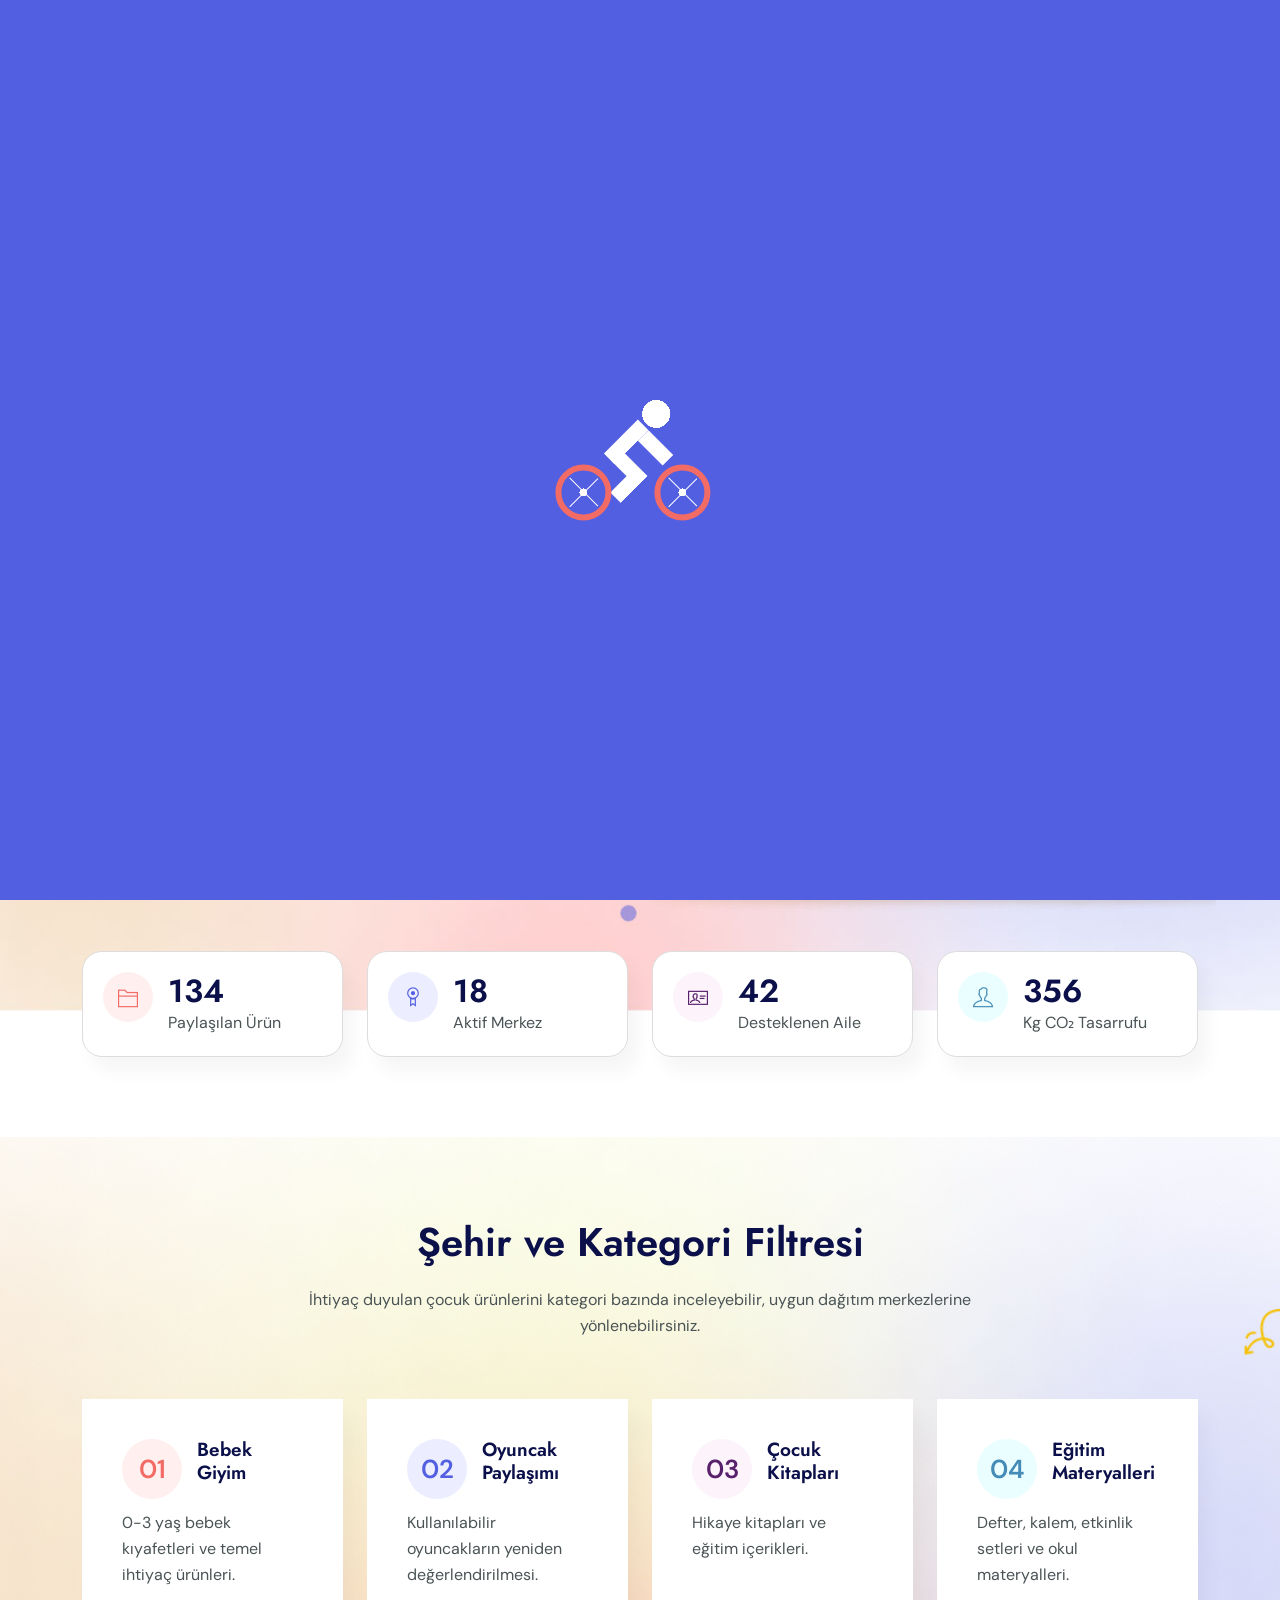
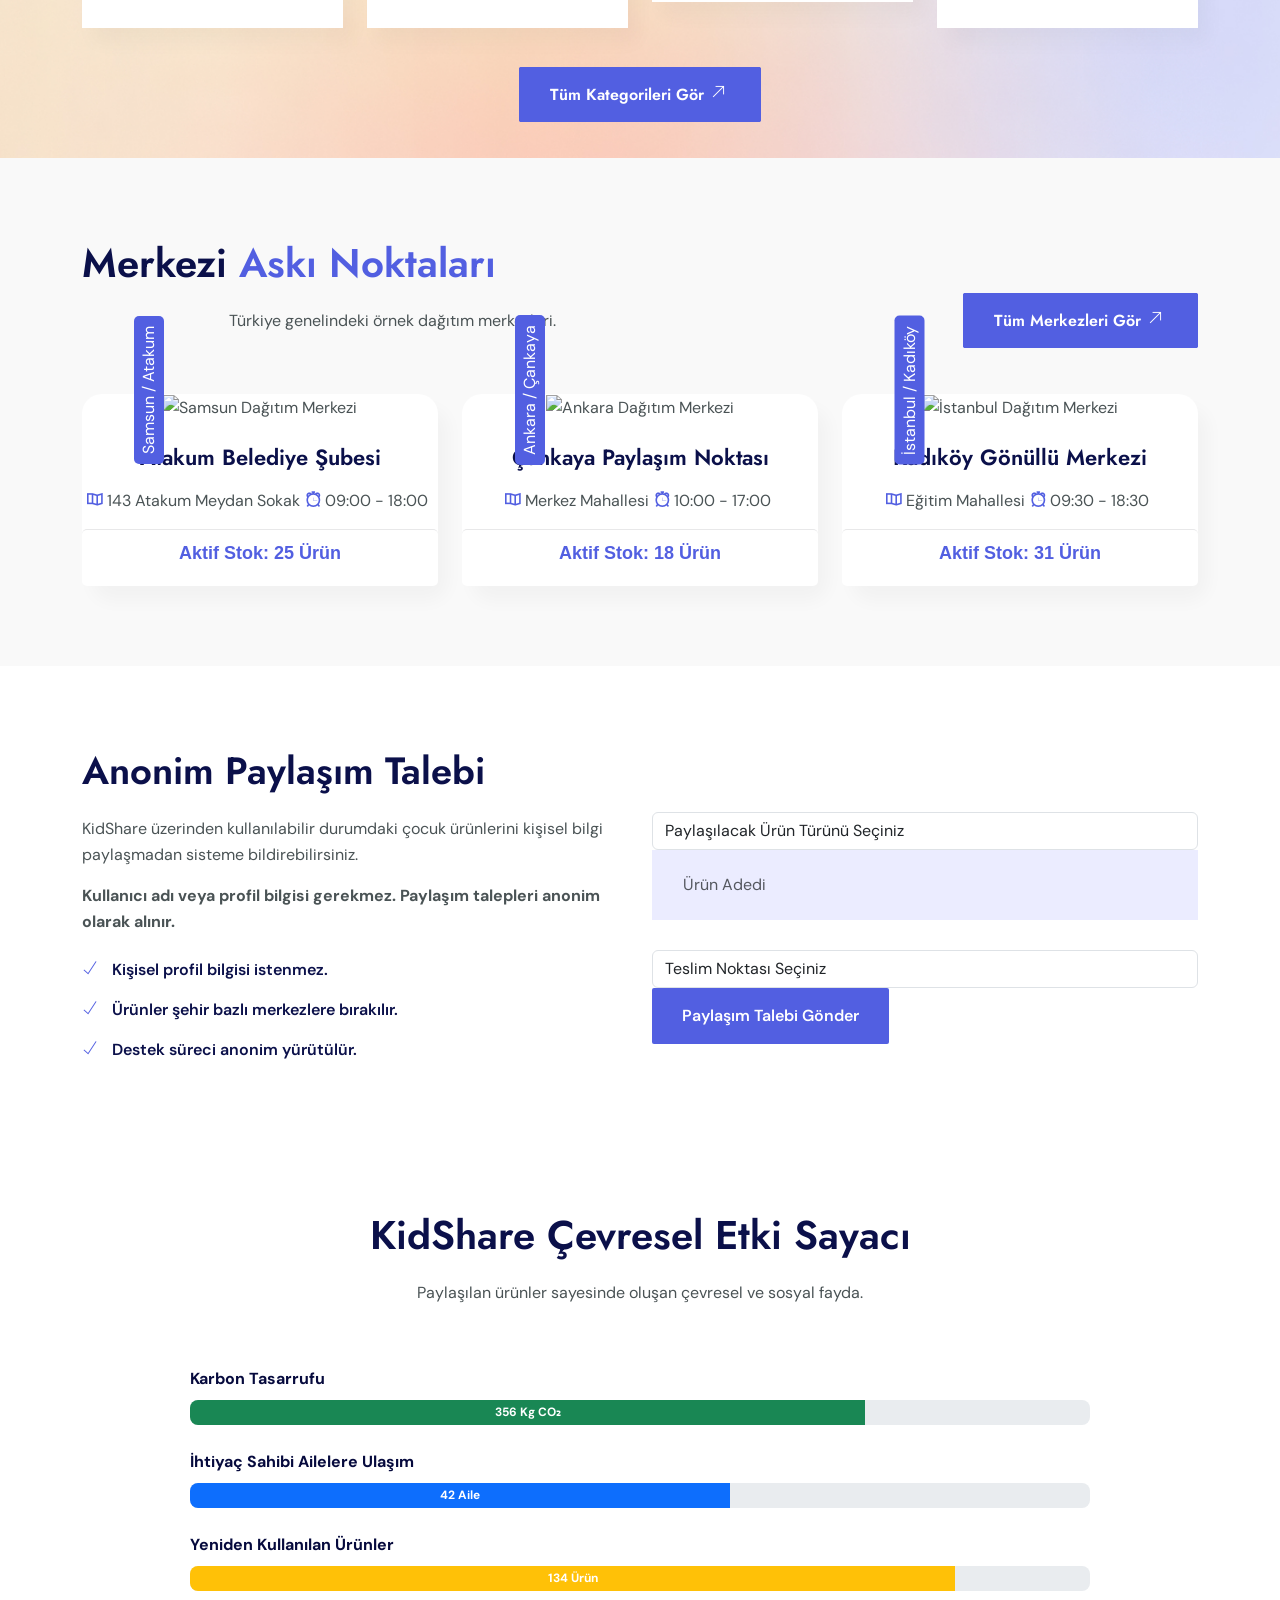
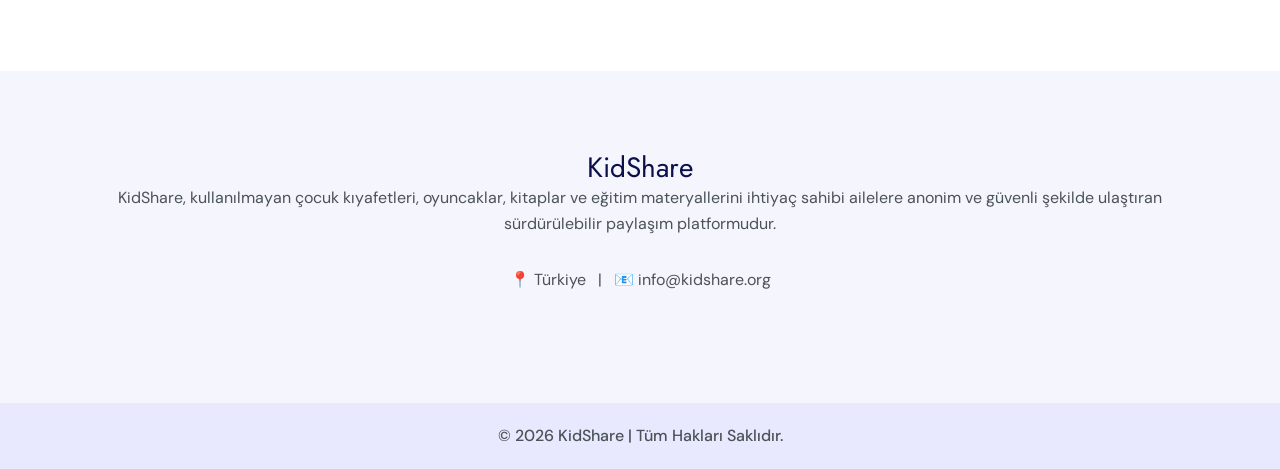
==== eduleb/index.html @ a724e013 "fazla dosyalar silindi" ====
<!DOCTYPE html>
<html lang="tr">
<head>
	<meta charset="utf-8">
	<meta http-equiv="X-UA-Compatible" content="IE=edge">
	<meta name="viewport" content="width=device-width, initial-scale=1, shrink-to-fit=no">
	<meta name="description" content="KidShare - Şehir Bazlı Anonim Çocuk Eşyası Paylaşım Platformu">
	<meta name="keywords" content="KidShare, çocuk kıyafeti, oyuncak, kitap, bağış, paylaşım, sürdürülebilirlik">
	<title>KidShare - Çocuk Eşyaları Paylaşım Platformu</title>

	<link rel="stylesheet" href="assets/bootstrap/css/bootstrap.min.css">
	<link href="https://fonts.googleapis.com/css2?family=DM+Sans:ital,opsz,wght@0,9..40,100..1000;1,9..40,100..1000&display=swap" rel="stylesheet">
	<link href="https://fonts.googleapis.com/css2?family=Jost:ital,wght@0,100..900;1,100..900&display=swap" rel="stylesheet">
	<link rel="stylesheet" href="https://cdnjs.cloudflare.com/ajax/libs/font-awesome/6.5.2/css/all.min.css">
	<link rel="stylesheet" href="assets/fonts/font-awesome.min.css">
	<link rel="stylesheet" href="assets/fonts/themify-icons.css">
	<link rel="stylesheet" href="assets/owlcarousel/css/owl.carousel.css">
	<link rel="stylesheet" href="assets/owlcarousel/css/owl.theme.css">
	<link rel="stylesheet" href="assets/css/jquery-simple-mobilemenu.css">
	<link rel="stylesheet" href="assets/css/magnific-popup.css">
	<link rel="stylesheet" href="assets/css/animate.css">
	<link rel="stylesheet" href="assets/css/style.css">
	<style>
		.kidshare-note{margin-top:14px;color:#555;font-size:16px;}
		.kidshare-progress-wrap{max-width:900px;margin:0 auto;}
		.kidshare-progress-label{font-weight:700;margin-bottom:8px;color:#060a3d;}
		.progress{border-radius:8px;overflow:hidden;background:#e9ecef;}
		.progress-bar{font-weight:700;}
	</style>
</head>

<body data-spy="scroll" data-offset="80">

	<div class="preloaders"><span class="loader"></span></div>

	<!-- START NAVBAR -->
	<div id="navigation" class="navbar-light bg-faded site-navigation">
		<div class="container-fluid">
			<div class="row">
				<div class="col-20 align-self-center">
					<div class="site-logo">
						<a href="index.html"><img src="assets/img/logo.png" alt="KidShare Logo"></a>
					</div>
				</div>

				<div class="col-60 d-flex">
					<nav id="main-menu">
						<ul>
							<li><a href="index.html">Ana Sayfa</a></li>
							<li><a href="about.html">Hakkımızda</a></li>
							<li><a href="course.html">Kategoriler</a></li>
							<li><a href="blog.html">Dağıtım Merkezleri</a></li>
							<li><a href="course_details.html">Eşya Bırak</a></li>
							<li><a href="contact.html">İletişim</a></li>
						</ul>
					</nav>
				</div>

				<div class="col-20 d-none d-xl-block text-end align-self-center">
					<a href="blog.html" class="header-btn">Merkezler</a>
					<a href="course_details.html" class="btn_one">Eşya Bırak</a>
				</div>

				<ul class="mobile_menu">
					<li><a href="index.html">Ana Sayfa</a></li>
					<li><a href="about.html">Hakkımızda</a></li>
					<li><a href="course.html">Kategoriler</a></li>
					<li><a href="blog.html">Dağıtım Merkezleri</a></li>
					<li><a href="course_details.html">Eşya Bırak</a></li>
					<li><a href="contact.html">İletişim</a></li>
				</ul>
			</div>
		</div>
	</div>
	<!-- END NAVBAR -->

	<!-- START HOME -->
	<section class="home_bg hb_height" style="background-image:url(assets/img/bg/home-bg.jpg);background-size:cover;background-position:center center;">
		<div class="container">
			<div class="row align-items-center">
				<div class="col-lg-6 col-sm-12 col-xs-12">
					<div class="hero-text ht_top">
						<h1><span>KidShare</span> Çocuk Eşyaları Yeniden Değer Kazanıyor</h1>
						<p>Çocuk kıyafetleri, oyuncaklar, kitaplar ve eğitim materyalleri şehir bazlı anonim paylaşım sistemiyle ihtiyaç sahibi ailelere ulaştırılır. Sosyal dayanışmayı güçlendiren sürdürülebilir bir paylaşım ağı.</p>
					</div>
        <div class="home_sb">
	<div class="banner_subs">
		<select class="form-control home_si">
			<option>Şehir Seçiniz</option>
			<option>Samsun</option>
			<option>Ankara</option>
			<option>İstanbul</option>
			<option>İzmir</option>
			<option>Bursa</option>
			<option>Antalya</option>
			<option>Gaziantep</option>
			<option>Trabzon</option>
		</select>

		<a href="./blog.html"
		   style="background:#525fe1;color:#fff;position:absolute;right:5px;top:5px;height:60px;width:25%;display:flex;align-items:center;justify-content:center;text-decoration:none;font-size:20px;">
			Merkezleri Gör
		</a>
	</div>
</div>
					<p class="kidshare-note">📍 Şehir seçerek ilgili dağıtım merkezleri sayfasına geçebilirsiniz.</p>
				</div>

				<div class="col-lg-6 col-sm-12 col-xs-12">
					<div class="hero-text-img">
						<img src="assets/img/kidshare.png" class="img-fluid" alt="KidShare çocuk eşyası paylaşım görseli">
					</div>
				</div>
			</div>
		</div>
	</section>
	<!-- END HOME -->

	<!-- START COUNTER -->
	<section class="count_area counter_feature">
		<div class="container">
			<div class="row">
				<div class="col-lg-3 col-sm-6 col-xs-12"><div class="single-counter"><span class="ti-folder sc_one"></span><h2 class="counter-num">134</h2><p>Paylaşılan Ürün</p></div></div>
				<div class="col-lg-3 col-sm-6 col-xs-12"><div class="single-counter"><span class="ti-medall-alt sc_two"></span><h2 class="counter-num">18</h2><p>Aktif Merkez</p></div></div>
				<div class="col-lg-3 col-sm-6 col-xs-12"><div class="single-counter"><span class="ti-id-badge sc_three"></span><h2 class="counter-num">42</h2><p>Desteklenen Aile</p></div></div>
				<div class="col-lg-3 col-sm-6 col-xs-12"><div class="single-counter"><span class="ti-user sc_four"></span><h2 class="counter-num">356</h2><p>Kg CO₂ Tasarrufu</p></div></div>
			</div>
		</div>
	</section>
	<!-- END COUNTER -->

	<!-- START CATEGORY FILTER -->
	<section class="top_cat__area section-padding" style="background-image:url(assets/img/bg/section-2.jpg);background-size:cover;background-position:center center;">
		<div class="container">
			<div class="section-title text-center">
				<h2>Şehir ve Kategori Filtresi</h2>
				<p>İhtiyaç duyulan çocuk ürünlerini kategori bazında inceleyebilir, uygun dağıtım merkezlerine yönlenebilirsiniz.</p>
			</div>

			<div class="row">
				<div class="col-lg-3 col-sm-6 col-xs-12"><div class="single_tp"><span class="sc_one">01</span><h3>Bebek <br>Giyim</h3><p>0-3 yaş bebek kıyafetleri ve temel ihtiyaç ürünleri.</p></div></div>
				<div class="col-lg-3 col-sm-6 col-xs-12"><div class="single_tp"><span class="sc_two">02</span><h3>Oyuncak <br>Paylaşımı</h3><p>Kullanılabilir oyuncakların yeniden değerlendirilmesi.</p></div></div>
				<div class="col-lg-3 col-sm-6 col-xs-12"><div class="single_tp"><span class="sc_three">03</span><h3>Çocuk <br>Kitapları</h3><p>Hikaye kitapları ve eğitim içerikleri.</p></div></div>
				<div class="col-lg-3 col-sm-6 col-xs-12"><div class="single_tp"><span class="sc_four">04</span><h3>Eğitim <br>Materyalleri</h3><p>Defter, kalem, etkinlik setleri ve okul materyalleri.</p></div></div>
			</div>

			<div class="text-center mt-4"><a href="course.html" class="btn_one">Tüm Kategorileri Gör <i class="ti-arrow-top-right"></i></a></div>
		</div>
	</section>
	<!-- END CATEGORY FILTER -->

	<!-- START DISTRIBUTION CENTERS PREVIEW -->
	<section class="home_course section-padding">
		<div class="container">
			<div class="row">
				<div class="col-lg-8 col-sm-6 col-xs-12"><div class="section-title"><h2>Merkezi <b>Askı Noktaları</b></h2><p>Türkiye genelindeki örnek dağıtım merkezleri.</p></div></div>
				<div class="col-lg-4 col-sm-6 col-xs-12"><div class="cour_btn"><a href="blog.html" class="btn_one">Tüm Merkezleri Gör <i class="ti-arrow-top-right"></i></a></div></div>
			</div>
			<div class="row">
				<div class="col-lg-4 col-sm-6 col-xs-12"><div class="single_course"><div class="single_c_img"><img src="assets/img/course/1.png" class="img-fluid" alt="Samsun Dağıtım Merkezi"><span>Samsun / Atakum</span></div><h4><a href="blog.html">Atakum Belediye Şubesi</a></h4><p><span class="ti-map"></span> 143 Atakum Meydan Sokak</p><p><span class="ti-alarm-clock"></span> 09:00 - 18:00</p><div class="price">Aktif Stok: 25 Ürün</div></div></div>
				<div class="col-lg-4 col-sm-6 col-xs-12"><div class="single_course"><div class="single_c_img"><img src="assets/img/course/2.png" class="img-fluid" alt="Ankara Dağıtım Merkezi"><span>Ankara / Çankaya</span></div><h4><a href="blog.html">Çankaya Paylaşım Noktası</a></h4><p><span class="ti-map"></span> Merkez Mahallesi</p><p><span class="ti-alarm-clock"></span> 10:00 - 17:00</p><div class="price">Aktif Stok: 18 Ürün</div></div></div>
				<div class="col-lg-4 col-sm-6 col-xs-12"><div class="single_course"><div class="single_c_img"><img src="assets/img/course/3.png" class="img-fluid" alt="İstanbul Dağıtım Merkezi"><span>İstanbul / Kadıköy</span></div><h4><a href="blog.html">Kadıköy Gönüllü Merkezi</a></h4><p><span class="ti-map"></span> Eğitim Mahallesi</p><p><span class="ti-alarm-clock"></span> 09:30 - 18:30</p><div class="price">Aktif Stok: 31 Ürün</div></div></div>
			</div>
		</div>
	</section>
	<!-- END DISTRIBUTION CENTERS PREVIEW -->

	<!-- START DONATE FORM -->
	<section class="ab_area section-padding">
		<div class="container">
			<div class="row align-items-center">
				<div class="col-lg-6 col-sm-12 col-xs-12">
					<div class="ab_content">
						<h2>Anonim Paylaşım Talebi</h2>
						<p>KidShare üzerinden kullanılabilir durumdaki çocuk ürünlerini kişisel bilgi paylaşmadan sisteme bildirebilirsiniz.</p>
						<p><b>Kullanıcı adı veya profil bilgisi gerekmez. Paylaşım talepleri anonim olarak alınır.</b></p>
						<ul>
							<li><span class="ti-check"></span> Kişisel profil bilgisi istenmez.</li>
							<li><span class="ti-check"></span> Ürünler şehir bazlı merkezlere bırakılır.</li>
							<li><span class="ti-check"></span> Destek süreci anonim yürütülür.</li>
						</ul>
					</div>
				</div>

				<div class="col-lg-6 col-sm-12 col-xs-12">
					<form action="#" class="contact">
						<div class="form-group"><select class="form-control" id="urunSec"><option>Paylaşılacak Ürün Türünü Seçiniz</option><option>Bebek Giyim</option><option>Çocuk Kıyafeti</option><option>Oyuncak</option><option>Kitap</option><option>Eğitim Materyali</option><option>Ayakkabı</option></select></div>
						<div class="form-group"><input type="number" class="form-control" placeholder="Ürün Adedi"></div>
						<div class="form-group"><select class="form-control"><option>Teslim Noktası Seçiniz</option><option>Samsun / Atakum Belediye Şubesi</option><option>Ankara / Çankaya Paylaşım Noktası</option><option>İstanbul / Kadıköy Gönüllü Merkezi</option></select></div>
						<button type="button" class="btn_one" onclick="kidshareBildirimGonder()">Paylaşım Talebi Gönder</button>
					</form>
				</div>
			</div>
		</div>
	</section>
	<!-- END DONATE FORM -->

	<!-- START ECO COUNTER -->
	<section class="count_area section-padding">
		<div class="container">
			<div class="section-title text-center"><h2>KidShare Çevresel Etki Sayacı</h2><p>Paylaşılan ürünler sayesinde oluşan çevresel ve sosyal fayda.</p></div>
			<div class="kidshare-progress-wrap">
				<div class="kidshare-progress-label">Karbon Tasarrufu</div><div class="progress mb-4" style="height:25px;"><div class="progress-bar bg-success" role="progressbar" style="width:75%;">356 Kg CO₂</div></div>
				<div class="kidshare-progress-label">İhtiyaç Sahibi Ailelere Ulaşım</div><div class="progress mb-4" style="height:25px;"><div class="progress-bar bg-primary" role="progressbar" style="width:60%;">42 Aile</div></div>
				<div class="kidshare-progress-label">Yeniden Kullanılan Ürünler</div><div class="progress" style="height:25px;"><div class="progress-bar bg-warning" role="progressbar" style="width:85%;">134 Ürün</div></div>
			</div>
		</div>
	</section>
	<!-- END ECO COUNTER -->

	<!-- START FOOTER -->
	<div class="footer section-padding">
		<div class="container">
			<div class="single_footer text-center">
				<h3>KidShare</h3>
				<p>KidShare, kullanılmayan çocuk kıyafetleri, oyuncaklar, kitaplar ve eğitim materyallerini ihtiyaç sahibi ailelere anonim ve güvenli şekilde ulaştıran sürdürülebilir paylaşım platformudur.</p>
				<p>📍 Türkiye &nbsp; | &nbsp; 📧 info@kidshare.org</p>
			</div>
		</div>
	</div>
	<!-- END FOOTER -->

	<div class="foot_copy"><div class="footer_copyright"><p>© 2026 KidShare | Tüm Hakları Saklıdır.</p></div></div>

	<script src="assets/js/jquery-1.12.4.min.js"></script>
	<script src="assets/bootstrap/js/bootstrap.min.js"></script>
	<script src="assets/js/modernizr-2.8.3.min.js"></script>
	<script src="assets/js/jquery-simple-mobilemenu.js"></script>
	<script src="assets/owlcarousel/js/owl.carousel.min.js"></script>
	<script src="assets/js/jquery.magnific-popup.min.js"></script>
	<script src="assets/js/jquery.inview.min.js"></script>
	<script src="assets/js/scrolltopcontrol.js"></script>
	<script src="assets/js/wow.min.js"></script>
	<script src="assets/js/scripts.js"></script>
	<script>
		function kidshareBildirimGonder() {
			let urun = document.getElementById("urunSec").value;
			if (urun === "Paylaşılacak Ürün Türünü Seçiniz") {
				alert("Lütfen paylaşmak istediğiniz ürün türünü seçiniz.");
				return;
			}
			alert("Paylaşım talebiniz başarıyla alınmıştır. Teşekkür ederiz.");
		}
	</script>
</body>
</html>
---- eduleb/assets/fonts/themify-icons.css ----
@font-face {
	font-family: 'themify';
	src:url('../fonts/themify.eot?-fvbane');
	src:url('../fonts/themify.eot?#iefix-fvbane') format('embedded-opentype'),
		url('../fonts/themify.woff?-fvbane') format('woff'),
		url('../fonts/themify.ttf?-fvbane') format('truetype'),
		url('../fonts/themify.svg?-fvbane#themify') format('svg');
	font-weight: normal;
	font-style: normal;
}

[class^="ti-"], [class*=" ti-"] {
	font-family: 'themify';
	speak: none;
	font-style: normal;
	font-weight: normal;
	font-variant: normal;
	text-transform: none;
	line-height: 1;

	/* Better Font Rendering =========== */
	-webkit-font-smoothing: antialiased;
	-moz-osx-font-smoothing: grayscale;
}

.ti-wand:before {
	content: "\e600";
}
.ti-volume:before {
	content: "\e601";
}
.ti-user:before {
	content: "\e602";
}
.ti-unlock:before {
	content: "\e603";
}
.ti-unlink:before {
	content: "\e604";
}
.ti-trash:before {
	content: "\e605";
}
.ti-thought:before {
	content: "\e606";
}
.ti-target:before {
	content: "\e607";
}
.ti-tag:before {
	content: "\e608";
}
.ti-tablet:before {
	content: "\e609";
}
.ti-star:before {
	content: "\e60a";
}
.ti-spray:before {
	content: "\e60b";
}
.ti-signal:before {
	content: "\e60c";
}
.ti-shopping-cart:before {
	content: "\e60d";
}
.ti-shopping-cart-full:before {
	content: "\e60e";
}
.ti-settings:before {
	content: "\e60f";
}
.ti-search:before {
	content: "\e610";
}
.ti-zoom-in:before {
	content: "\e611";
}
.ti-zoom-out:before {
	content: "\e612";
}
.ti-cut:before {
	content: "\e613";
}
.ti-ruler:before {
	content: "\e614";
}
.ti-ruler-pencil:before {
	content: "\e615";
}
.ti-ruler-alt:before {
	content: "\e616";
}
.ti-bookmark:before {
	content: "\e617";
}
.ti-bookmark-alt:before {
	content: "\e618";
}
.ti-reload:before {
	content: "\e619";
}
.ti-plus:before {
	content: "\e61a";
}
.ti-pin:before {
	content: "\e61b";
}
.ti-pencil:before {
	content: "\e61c";
}
.ti-pencil-alt:before {
	content: "\e61d";
}
.ti-paint-roller:before {
	content: "\e61e";
}
.ti-paint-bucket:before {
	content: "\e61f";
}
.ti-na:before {
	content: "\e620";
}
.ti-mobile:before {
	content: "\e621";
}
.ti-minus:before {
	content: "\e622";
}
.ti-medall:before {
	content: "\e623";
}
.ti-medall-alt:before {
	content: "\e624";
}
.ti-marker:before {
	content: "\e625";
}
.ti-marker-alt:before {
	content: "\e626";
}
.ti-arrow-up:before {
	content: "\e627";
}
.ti-arrow-right:before {
	content: "\e628";
}
.ti-arrow-left:before {
	content: "\e629";
}
.ti-arrow-down:before {
	content: "\e62a";
}
.ti-lock:before {
	content: "\e62b";
}
.ti-location-arrow:before {
	content: "\e62c";
}
.ti-link:before {
	content: "\e62d";
}
.ti-layout:before {
	content: "\e62e";
}
.ti-layers:before {
	content: "\e62f";
}
.ti-layers-alt:before {
	content: "\e630";
}
.ti-key:before {
	content: "\e631";
}
.ti-import:before {
	content: "\e632";
}
.ti-image:before {
	content: "\e633";
}
.ti-heart:before {
	content: "\e634";
}
.ti-heart-broken:before {
	content: "\e635";
}
.ti-hand-stop:before {
	content: "\e636";
}
.ti-hand-open:before {
	content: "\e637";
}
.ti-hand-drag:before {
	content: "\e638";
}
.ti-folder:before {
	content: "\e639";
}
.ti-flag:before {
	content: "\e63a";
}
.ti-flag-alt:before {
	content: "\e63b";
}
.ti-flag-alt-2:before {
	content: "\e63c";
}
.ti-eye:before {
	content: "\e63d";
}
.ti-export:before {
	content: "\e63e";
}
.ti-exchange-vertical:before {
	content: "\e63f";
}
.ti-desktop:before {
	content: "\e640";
}
.ti-cup:before {
	content: "\e641";
}
.ti-crown:before {
	content: "\e642";
}
.ti-comments:before {
	content: "\e643";
}
.ti-comment:before {
	content: "\e644";
}
.ti-comment-alt:before {
	content: "\e645";
}
.ti-close:before {
	content: "\e646";
}
.ti-clip:before {
	content: "\e647";
}
.ti-angle-up:before {
	content: "\e648";
}
.ti-angle-right:before {
	content: "\e649";
}
.ti-angle-left:before {
	content: "\e64a";
}
.ti-angle-down:before {
	content: "\e64b";
}
.ti-check:before {
	content: "\e64c";
}
.ti-check-box:before {
	content: "\e64d";
}
.ti-camera:before {
	content: "\e64e";
}
.ti-announcement:before {
	content: "\e64f";
}
.ti-brush:before {
	content: "\e650";
}
.ti-briefcase:before {
	content: "\e651";
}
.ti-bolt:before {
	content: "\e652";
}
.ti-bolt-alt:before {
	content: "\e653";
}
.ti-blackboard:before {
	content: "\e654";
}
.ti-bag:before {
	content: "\e655";
}
.ti-move:before {
	content: "\e656";
}
.ti-arrows-vertical:before {
	content: "\e657";
}
.ti-arrows-horizontal:before {
	content: "\e658";
}
.ti-fullscreen:before {
	content: "\e659";
}
.ti-arrow-top-right:before {
	content: "\e65a";
}
.ti-arrow-top-left:before {
	content: "\e65b";
}
.ti-arrow-circle-up:before {
	content: "\e65c";
}
.ti-arrow-circle-right:before {
	content: "\e65d";
}
.ti-arrow-circle-left:before {
	content: "\e65e";
}
.ti-arrow-circle-down:before {
	content: "\e65f";
}
.ti-angle-double-up:before {
	content: "\e660";
}
.ti-angle-double-right:before {
	content: "\e661";
}
.ti-angle-double-left:before {
	content: "\e662";
}
.ti-angle-double-down:before {
	content: "\e663";
}
.ti-zip:before {
	content: "\e664";
}
.ti-world:before {
	content: "\e665";
}
.ti-wheelchair:before {
	content: "\e666";
}
.ti-view-list:before {
	content: "\e667";
}
.ti-view-list-alt:before {
	content: "\e668";
}
.ti-view-grid:before {
	content: "\e669";
}
.ti-uppercase:before {
	content: "\e66a";
}
.ti-upload:before {
	content: "\e66b";
}
.ti-underline:before {
	content: "\e66c";
}
.ti-truck:before {
	content: "\e66d";
}
.ti-timer:before {
	content: "\e66e";
}
.ti-ticket:before {
	content: "\e66f";
}
.ti-thumb-up:before {
	content: "\e670";
}
.ti-thumb-down:before {
	content: "\e671";
}
.ti-text:before {
	content: "\e672";
}
.ti-stats-up:before {
	content: "\e673";
}
.ti-stats-down:before {
	content: "\e674";
}
.ti-split-v:before {
	content: "\e675";
}
.ti-split-h:before {
	content: "\e676";
}
.ti-smallcap:before {
	content: "\e677";
}
.ti-shine:before {
	content: "\e678";
}
.ti-shift-right:before {
	content: "\e679";
}
.ti-shift-left:before {
	content: "\e67a";
}
.ti-shield:before {
	content: "\e67b";
}
.ti-notepad:before {
	content: "\e67c";
}
.ti-server:before {
	content: "\e67d";
}
.ti-quote-right:before {
	content: "\e67e";
}
.ti-quote-left:before {
	content: "\e67f";
}
.ti-pulse:before {
	content: "\e680";
}
.ti-printer:before {
	content: "\e681";
}
.ti-power-off:before {
	content: "\e682";
}
.ti-plug:before {
	content: "\e683";
}
.ti-pie-chart:before {
	content: "\e684";
}
.ti-paragraph:before {
	content: "\e685";
}
.ti-panel:before {
	content: "\e686";
}
.ti-package:before {
	content: "\e687";
}
.ti-music:before {
	content: "\e688";
}
.ti-music-alt:before {
	content: "\e689";
}
.ti-mouse:before {
	content: "\e68a";
}
.ti-mouse-alt:before {
	content: "\e68b";
}
.ti-money:before {
	content: "\e68c";
}
.ti-microphone:before {
	content: "\e68d";
}
.ti-menu:before {
	content: "\e68e";
}
.ti-menu-alt:before {
	content: "\e68f";
}
.ti-map:before {
	content: "\e690";
}
.ti-map-alt:before {
	content: "\e691";
}
.ti-loop:before {
	content: "\e692";
}
.ti-location-pin:before {
	content: "\e693";
}
.ti-list:before {
	content: "\e694";
}
.ti-light-bulb:before {
	content: "\e695";
}
.ti-Italic:before {
	content: "\e696";
}
.ti-info:before {
	content: "\e697";
}
.ti-infinite:before {
	content: "\e698";
}
.ti-id-badge:before {
	content: "\e699";
}
.ti-hummer:before {
	content: "\e69a";
}
.ti-home:before {
	content: "\e69b";
}
.ti-help:before {
	content: "\e69c";
}
.ti-headphone:before {
	content: "\e69d";
}
.ti-harddrives:before {
	content: "\e69e";
}
.ti-harddrive:before {
	content: "\e69f";
}
.ti-gift:before {
	content: "\e6a0";
}
.ti-game:before {
	content: "\e6a1";
}
.ti-filter:before {
	content: "\e6a2";
}
.ti-files:before {
	content: "\e6a3";
}
.ti-file:before {
	content: "\e6a4";
}
.ti-eraser:before {
	content: "\e6a5";
}
.ti-envelope:before {
	content: "\e6a6";
}
.ti-download:before {
	content: "\e6a7";
}
.ti-direction:before {
	content: "\e6a8";
}
.ti-direction-alt:before {
	content: "\e6a9";
}
.ti-dashboard:before {
	content: "\e6aa";
}
.ti-control-stop:before {
	content: "\e6ab";
}
.ti-control-shuffle:before {
	content: "\e6ac";
}
.ti-control-play:before {
	content: "\e6ad";
}
.ti-control-pause:before {
	content: "\e6ae";
}
.ti-control-forward:before {
	content: "\e6af";
}
.ti-control-backward:before {
	content: "\e6b0";
}
.ti-cloud:before {
	content: "\e6b1";
}
.ti-cloud-up:before {
	content: "\e6b2";
}
.ti-cloud-down:before {
	content: "\e6b3";
}
.ti-clipboard:before {
	content: "\e6b4";
}
.ti-car:before {
	content: "\e6b5";
}
.ti-calendar:before {
	content: "\e6b6";
}
.ti-book:before {
	content: "\e6b7";
}
.ti-bell:before {
	content: "\e6b8";
}
.ti-basketball:before {
	content: "\e6b9";
}
.ti-bar-chart:before {
	content: "\e6ba";
}
.ti-bar-chart-alt:before {
	content: "\e6bb";
}
.ti-back-right:before {
	content: "\e6bc";
}
.ti-back-left:before {
	content: "\e6bd";
}
.ti-arrows-corner:before {
	content: "\e6be";
}
.ti-archive:before {
	content: "\e6bf";
}
.ti-anchor:before {
	content: "\e6c0";
}
.ti-align-right:before {
	content: "\e6c1";
}
.ti-align-left:before {
	content: "\e6c2";
}
.ti-align-justify:before {
	content: "\e6c3";
}
.ti-align-center:before {
	content: "\e6c4";
}
.ti-alert:before {
	content: "\e6c5";
}
.ti-alarm-clock:before {
	content: "\e6c6";
}
.ti-agenda:before {
	content: "\e6c7";
}
.ti-write:before {
	content: "\e6c8";
}
.ti-window:before {
	content: "\e6c9";
}
.ti-widgetized:before {
	content: "\e6ca";
}
.ti-widget:before {
	content: "\e6cb";
}
.ti-widget-alt:before {
	content: "\e6cc";
}
.ti-wallet:before {
	content: "\e6cd";
}
.ti-video-clapper:before {
	content: "\e6ce";
}
.ti-video-camera:before {
	content: "\e6cf";
}
.ti-vector:before {
	content: "\e6d0";
}
.ti-themify-logo:before {
	content: "\e6d1";
}
.ti-themify-favicon:before {
	content: "\e6d2";
}
.ti-themify-favicon-alt:before {
	content: "\e6d3";
}
.ti-support:before {
	content: "\e6d4";
}
.ti-stamp:before {
	content: "\e6d5";
}
.ti-split-v-alt:before {
	content: "\e6d6";
}
.ti-slice:before {
	content: "\e6d7";
}
.ti-shortcode:before {
	content: "\e6d8";
}
.ti-shift-right-alt:before {
	content: "\e6d9";
}
.ti-shift-left-alt:before {
	content: "\e6da";
}
.ti-ruler-alt-2:before {
	content: "\e6db";
}
.ti-receipt:before {
	content: "\e6dc";
}
.ti-pin2:before {
	content: "\e6dd";
}
.ti-pin-alt:before {
	content: "\e6de";
}
.ti-pencil-alt2:before {
	content: "\e6df";
}
.ti-palette:before {
	content: "\e6e0";
}
.ti-more:before {
	content: "\e6e1";
}
.ti-more-alt:before {
	content: "\e6e2";
}
.ti-microphone-alt:before {
	content: "\e6e3";
}
.ti-magnet:before {
	content: "\e6e4";
}
.ti-line-double:before {
	content: "\e6e5";
}
.ti-line-dotted:before {
	content: "\e6e6";
}
.ti-line-dashed:before {
	content: "\e6e7";
}
.ti-layout-width-full:before {
	content: "\e6e8";
}
.ti-layout-width-default:before {
	content: "\e6e9";
}
.ti-layout-width-default-alt:before {
	content: "\e6ea";
}
.ti-layout-tab:before {
	content: "\e6eb";
}
.ti-layout-tab-window:before {
	content: "\e6ec";
}
.ti-layout-tab-v:before {
	content: "\e6ed";
}
.ti-layout-tab-min:before {
	content: "\e6ee";
}
.ti-layout-slider:before {
	content: "\e6ef";
}
.ti-layout-slider-alt:before {
	content: "\e6f0";
}
.ti-layout-sidebar-right:before {
	content: "\e6f1";
}
.ti-layout-sidebar-none:before {
	content: "\e6f2";
}
.ti-layout-sidebar-left:before {
	content: "\e6f3";
}
.ti-layout-placeholder:before {
	content: "\e6f4";
}
.ti-layout-menu:before {
	content: "\e6f5";
}
.ti-layout-menu-v:before {
	content: "\e6f6";
}
.ti-layout-menu-separated:before {
	content: "\e6f7";
}
.ti-layout-menu-full:before {
	content: "\e6f8";
}
.ti-layout-media-right-alt:before {
	content: "\e6f9";
}
.ti-layout-media-right:before {
	content: "\e6fa";
}
.ti-layout-media-overlay:before {
	content: "\e6fb";
}
.ti-layout-media-overlay-alt:before {
	content: "\e6fc";
}
.ti-layout-media-overlay-alt-2:before {
	content: "\e6fd";
}
.ti-layout-media-left-alt:before {
	content: "\e6fe";
}
.ti-layout-media-left:before {
	content: "\e6ff";
}
.ti-layout-media-center-alt:before {
	content: "\e700";
}
.ti-layout-media-center:before {
	content: "\e701";
}
.ti-layout-list-thumb:before {
	content: "\e702";
}
.ti-layout-list-thumb-alt:before {
	content: "\e703";
}
.ti-layout-list-post:before {
	content: "\e704";
}
.ti-layout-list-large-image:before {
	content: "\e705";
}
.ti-layout-line-solid:before {
	content: "\e706";
}
.ti-layout-grid4:before {
	content: "\e707";
}
.ti-layout-grid3:before {
	content: "\e708";
}
.ti-layout-grid2:before {
	content: "\e709";
}
.ti-layout-grid2-thumb:before {
	content: "\e70a";
}
.ti-layout-cta-right:before {
	content: "\e70b";
}
.ti-layout-cta-left:before {
	content: "\e70c";
}
.ti-layout-cta-center:before {
	content: "\e70d";
}
.ti-layout-cta-btn-right:before {
	content: "\e70e";
}
.ti-layout-cta-btn-left:before {
	content: "\e70f";
}
.ti-layout-column4:before {
	content: "\e710";
}
.ti-layout-column3:before {
	content: "\e711";
}
.ti-layout-column2:before {
	content: "\e712";
}
.ti-layout-accordion-separated:before {
	content: "\e713";
}
.ti-layout-accordion-merged:before {
	content: "\e714";
}
.ti-layout-accordion-list:before {
	content: "\e715";
}
.ti-ink-pen:before {
	content: "\e716";
}
.ti-info-alt:before {
	content: "\e717";
}
.ti-help-alt:before {
	content: "\e718";
}
.ti-headphone-alt:before {
	content: "\e719";
}
.ti-hand-point-up:before {
	content: "\e71a";
}
.ti-hand-point-right:before {
	content: "\e71b";
}
.ti-hand-point-left:before {
	content: "\e71c";
}
.ti-hand-point-down:before {
	content: "\e71d";
}
.ti-gallery:before {
	content: "\e71e";
}
.ti-face-smile:before {
	content: "\e71f";
}
.ti-face-sad:before {
	content: "\e720";
}
.ti-credit-card:before {
	content: "\e721";
}
.ti-control-skip-forward:before {
	content: "\e722";
}
.ti-control-skip-backward:before {
	content: "\e723";
}
.ti-control-record:before {
	content: "\e724";
}
.ti-control-eject:before {
	content: "\e725";
}
.ti-comments-smiley:before {
	content: "\e726";
}
.ti-brush-alt:before {
	content: "\e727";
}
.ti-youtube:before {
	content: "\e728";
}
.ti-vimeo:before {
	content: "\e729";
}
.ti-twitter:before {
	content: "\e72a";
}
.ti-time:before {
	content: "\e72b";
}
.ti-tumblr:before {
	content: "\e72c";
}
.ti-skype:before {
	content: "\e72d";
}
.ti-share:before {
	content: "\e72e";
}
.ti-share-alt:before {
	content: "\e72f";
}
.ti-rocket:before {
	content: "\e730";
}
.ti-pinterest:before {
	content: "\e731";
}
.ti-new-window:before {
	content: "\e732";
}
.ti-microsoft:before {
	content: "\e733";
}
.ti-list-ol:before {
	content: "\e734";
}
.ti-linkedin:before {
	content: "\e735";
}
.ti-layout-sidebar-2:before {
	content: "\e736";
}
.ti-layout-grid4-alt:before {
	content: "\e737";
}
.ti-layout-grid3-alt:before {
	content: "\e738";
}
.ti-layout-grid2-alt:before {
	content: "\e739";
}
.ti-layout-column4-alt:before {
	content: "\e73a";
}
.ti-layout-column3-alt:before {
	content: "\e73b";
}
.ti-layout-column2-alt:before {
	content: "\e73c";
}
.ti-instagram:before {
	content: "\e73d";
}
.ti-google:before {
	content: "\e73e";
}
.ti-github:before {
	content: "\e73f";
}
.ti-flickr:before {
	content: "\e740";
}
.ti-facebook:before {
	content: "\e741";
}
.ti-dropbox:before {
	content: "\e742";
}
.ti-dribbble:before {
	content: "\e743";
}
.ti-apple:before {
	content: "\e744";
}
.ti-android:before {
	content: "\e745";
}
.ti-save:before {
	content: "\e746";
}
.ti-save-alt:before {
	content: "\e747";
}
.ti-yahoo:before {
	content: "\e748";
}
.ti-wordpress:before {
	content: "\e749";
}
.ti-vimeo-alt:before {
	content: "\e74a";
}
.ti-twitter-alt:before {
	content: "\e74b";
}
.ti-tumblr-alt:before {
	content: "\e74c";
}
.ti-trello:before {
	content: "\e74d";
}
.ti-stack-overflow:before {
	content: "\e74e";
}
.ti-soundcloud:before {
	content: "\e74f";
}
.ti-sharethis:before {
	content: "\e750";
}
.ti-sharethis-alt:before {
	content: "\e751";
}
.ti-reddit:before {
	content: "\e752";
}
.ti-pinterest-alt:before {
	content: "\e753";
}
.ti-microsoft-alt:before {
	content: "\e754";
}
.ti-linux:before {
	content: "\e755";
}
.ti-jsfiddle:before {
	content: "\e756";
}
.ti-joomla:before {
	content: "\e757";
}
.ti-html5:before {
	content: "\e758";
}
.ti-flickr-alt:before {
	content: "\e759";
}
.ti-email:before {
	content: "\e75a";
}
.ti-drupal:before {
	content: "\e75b";
}
.ti-dropbox-alt:before {
	content: "\e75c";
}
.ti-css3:before {
	content: "\e75d";
}
.ti-rss:before {
	content: "\e75e";
}
.ti-rss-alt:before {
	content: "\e75f";
}
---- eduleb/assets/css/style.css ----
/*
Author       : theme_ocean
Template Name: Eduleb - Education HTML Template
Version      : 1.0
*/
/*=============================================================
    CSS INDEX
    =============================
    01. GENERAL STYLE (body, link color, section-title, preloader btn, overlay, section-padding etc)
    02. START NAVIGATION
    03. START HOME DESIGN
    04. START COUNTER DESIGN
    05. START TOP PROMO STYLE
    06. START ABOUT DESIGN
    07. START COURSE DESIGN
    08. START PARTNER & VIDEO DESIGN
    09. START TEAM DESIGN
    10. START REVIEWS DESIGN
    11. START BLOG DESIGN
    12. START FOOTER DESIGN
    13. START FREE COURSE+INSTRUCTOR CSS
    14. START PRICING DESIGN
    15. START CONTACT PAGE DESIGN
    16. START FAQ DESIGN
    17. START ERROR PAGE DESIGN
    18. START SECTION TOP DESIGN
  =============================================================*/
/*
* ----------------------------------------------------------------------------------------
* 01.GENERAL STYLE
* ----------------------------------------------------------------------------------------
*/
body {
	color: #4a5355;
	font-family: "DM Sans", sans-serif;
	font-size: 16px;
	font-weight: 400;
	line-height: 26px;
	background: #fff;
	overflow-x: hidden;
}

html,
body { height: 100%;position:relative;  }
h1,
h2,
h3,
h4,
h5,
h6 {
  letter-spacing: 0px;
  margin: 0px; 
  font-family: "Jost", sans-serif;
  color: #0b104a;
  font-weight: 400;
}
a {
font-family: "Jost", sans-serif;
text-decoration: none;
color: #0b104a;
-webkit-transition: all 0.2s ease 0s;
transition: all 0.2s ease 0s;
}
a:hover {
    color: #fff;
    text-decoration: none;
}
a:focus {
    outline: none;
    text-decoration: none;
}
p {
    margin-bottom: 0;
}
ul,
li {
    margin: 0;
    padding: 0;
}
::-moz-selection {
	background: #525fe1;
	color: #ffffff;
}
::selection {
	background: #525fe1;
	color: #ffffff;
}

fieldset {
    border: 0 none;
    margin: 0 auto;
    padding: 0;
}
/*START PRELOADER DESIGN*/
.preloaders {
  position: fixed;
  top: 50%;
  left: 50%;
  width: 100%;
  height: 100%;
  display: flex;
  align-items: center;
  justify-content: center;
  z-index: 99999;
  transform: translate(-50%, -50%);
  background: #525fe1;
}
.loader {
  width: 106px;
  height: 56px;
  display: block;
  margin: 30px auto;
  background-image: linear-gradient(#FFF 50px, transparent 0), linear-gradient(#FFF 50px, transparent 0), linear-gradient(#FFF 50px, transparent 0), linear-gradient(#FFF 50px, transparent 0), radial-gradient(circle 14px, #FFF 100%, transparent 0);
  background-size: 48px 15px , 15px 35px, 15px 35px, 25px 15px, 28px 28px;
  background-position: 25px 5px, 58px 20px, 25px 17px, 2px 37px, 76px 0px;
  background-repeat: no-repeat;
  position: relative;
  transform: rotate(-45deg);
  box-sizing: border-box;
}
.loader::after,
.loader::before {
  content: '';  
  position: absolute;
  width: 56px;
  height: 56px;
  border: 6px solid #f26b65;
  border-radius: 50%;
  left: -45px;
  top: -10px;
  background-repeat: no-repeat;
  background-image: linear-gradient(#FFF 64px, transparent 0), linear-gradient(#FFF 66px, transparent 0), radial-gradient(circle 4px, #FFF 100%, transparent 0);
  background-size: 40px 1px , 1px 40px, 8px 8px;
  background-position: center center;
  box-sizing: border-box;
  animation: rotation 0.3s linear infinite;
}
.loader::before {
  left: 25px;
  top: 60px;
}

@keyframes rotation {
  0% {
    transform: rotate(0deg);
  }
  100% {
    transform: rotate(360deg);
  }
} 
ul{list-style:none;}
/*END PRELOADER DESIGN*/
.no-padding { padding: 0 }
/*END PRELOADER DESIGN*/
.section-padding {padding:80px 0;}
/*START SECTION TITLE DESIGN*/
.section-title{margin-bottom:60px;}
.section-title h2 {
	font-size: 40px;
	font-weight: 600;
	margin-top: 0;
	position: relative;
	line-height: 50px;
}
.section-title p{
width:60%;
margin:auto;
margin-top: 20px;
}
.section-title b{color:#525fe1;font-weight: 600;}
@media only screen and (max-width:768px){
.section-title p{padding-right:0px;margin-bottom: 30px;}
}
@media only screen and (max-width:480px){
.section-title  h2 {font-size:35px;}
}
/*END SECTION TITLE DESIGN*/
/*START SCROLL TO TOP*/
.topcontrol {
background:none;
border-radius: 30px;
bottom: 5px;
border:2px solid #525fe1;
box-shadow: 0 1px 10px 0 rgba(0, 0, 0, 0.2);
color: #525fe1;
cursor: pointer;
font-size: 22px;
height: 50px;
line-height: 47px;
opacity: 1;
-ms-filter: "progid:DXImageTransform.Microsoft.Alpha(Opacity=100)";
position: fixed;
right: 5px;
text-align: center;
-webkit-transition: all 0.2s ease 0s;
transition: all 0.2s ease 0s;
width: 50px;
}
.topcontrol:hover {
    background:#525fe1;
	border:2px solid #525fe1;
    color: #000;
}
/*END SCROLL TO TOP*/
/*START BTN*/
.btn_one {
	background: #525fe1;
	border: 1px solid #525fe1;
	padding: 15px 30px;
	border-radius: 2px;
	color: #fff;
	transition: 0.3s;
	font-weight: 600;
}
.btn_one i{margin-right:5px;}
.btn_one:hover{
background:#f26b65;
color:#fff;
border: 1px solid #f26b65;
}
@media only screen and (max-width:960px){
.btn_one{
padding: 14px 25px;
margin-top: 0px;
}
.btn_one i{margin-right:5px;display:none;}
}
.btn_two {}
.btn_two:hover{}
/*END BTN*/
/*
* ----------------------------------------------------------------------------------------
* 01.END GENERAL STYLE
* ----------------------------------------------------------------------------------------
*/

/*
* ----------------------------------------------------------------------------------------
* 02.START NAVIGATION
* ----------------------------------------------------------------------------------------
*/
.col-20{
	width: 20%;
}
.col-60{
	width: 60%;
}
.col-20{
	width: 20%;
}
.site-logo{
	width: 150px;
}
.site-logo a{
	display: block;
}
.site-logo img{
	max-width: 100%;
}
#navigation{
	padding: 20px 65px;
	border-bottom: 1px solid #ddd;
}
.navigation2{
	border-bottom: 0px !important;
	background:#fff;
}
@media only screen and (max-width:960px){
#navigation{border-bottom: 0px;}
}
.navbar-fixed {
    z-index: 999;
    position: fixed;
    opacity: .98;
    -ms-filter:"progid:DXImageTransform.Microsoft.Alpha(Opacity=98)";
    width: 100%;
    top: 0;
    -webkit-animation: fadeInDown 800ms;
    animation: fadeInDown 800ms;
    -webkit-backface-visibility: hidden;
    border-radius: 0px;
    background: #fff;
	box-shadow: 10px 15px 18px rgba(23, 23, 36, 0.03);
}

@media only screen and (max-width:960px){
#navigation.navbar-fixed{display:none;}
}
#main-menu{
}
#main-menu ul{
	list-style-type: none;
}

#main-menu ul li {
	display: inline-block;
	padding: 0 15px;
	position: relative;
	line-height: 60px;
}
@media only screen and (max-width:1024px){
#main-menu ul li {padding: 0 6px;}
}	
#main-menu ul li a {
	position: relative;
	text-transform: uppercase;
	color: #0b104a;
	font-weight: 600;
	transition: .5s;
	font-size: 16px;
}
#main-menu ul li a:hover,
#main-menu ul li a:focus{
	color: #525fe1;
}
#navigation .header-btn {
	padding-right:20px;
}



/*-------------------------------
# Dropdwon menu 
--------------------------------*/

#navigation #main-menu ul li ul ,
#navigation #main-menu ul li ul li ul {	
	background: #525fe1;
	-webkit-box-shadow: 0 0 10px 3px rgba(0,0,0,.05);
	box-shadow: 0 0 10px 3px rgba(0,0,0,.05);
	left: -55px;
	list-style: outside none none;
	margin:  0;
	opacity: 0;
	-ms-filter:"progid:DXImageTransform.Microsoft.Alpha(Opacity=0)";
	padding:10px;
	position: absolute;
	text-align: left;
	top: 120%;
	-webkit-transition:all 0.5s ease 0s;
	-o-transition: all 0.5s ease 0s;
	transition: all 0.5s ease 0s;
	visibility: hidden;
	width: 210px;
	z-index: 999;
	border-radius: 4px;
	border-top: 2px solid #525fe1;
}
#navigation #main-menu .menu-item-has-children {
	position: relative;
	margin-right: 20px;
}
#navigation #main-menu .menu-item-has-children::after {
	position: absolute;
	content: "\e64b";
	font-family: themify;
	margin-top: 0px;
	margin-left: 0;
	font-size: 10px;
	right: -10px;
	top: 0px;
	color: #0b104a;
	font-size: 13px;
	font-weight: 600;
}
#navigation #main-menu ul li  ul li{
	position: relative;
}
#navigation #main-menu ul li ul li ul{
	top: 0;
	right: auto;
	left: 205px;
}
#navigation.navbar-fixed #main-menu ul li li a{
	color: #fff;
} 
#navigation #main-menu ul li:hover ul,
#navigation #main-menu ul li ul li:hover > ul{
	opacity: 1;
	-ms-filter: "progid:DXImageTransform.Microsoft.Alpha(Opacity=100)"; 
	visibility: visible;
	top: 100%;
}
#navigation #main-menu ul li ul li {display: block; margin: 0; padding: 0;}

#navigation #main-menu ul li ul li a {
	color: #fff;
	display: block;
	font-size: 16px;
	line-height: 30px;
	font-weight: 600;
	padding: 5px 12px;
	position: relative;	
	transition: all 0.3s ease 0s !important;
	visibility: inherit !important;
	opacity: inherit !important;
	text-transform: capitalize;
}

#navigation #main-menu ul li ul li a:hover{
	color: #fff;
	background-color: #525fe1;
	text-decoration: none;
}
@media only screen and (max-width: 991px){
	
	.col-60{
		display: none!important;
	}

	#sm_menu_ham {
		display: block;
		top: 40px;
		right: 11%;
		position: absolute;
	}
	.sidebar{
		padding-top: 100px;
	}
}

@media only screen and (max-width: 767px){
.spt-130 {
padding-top: 90px;
}	
#mobile_menu{
display: block;
width: 100%;

}
}
@media only screen and (max-width: 575px){
#navigation {
padding: 30px 20px;
}
#sm_menu_ham {
top: 40px;
}
}
.header-btn{
	display: inline-block;
	font-weight: 600;
	font-size: 18px;
	color: #0b104a;
	transition: .5s;	
}
.header-btn:hover,
.header-btn:focus{
	color: #525fe1;
	
}
/*
* ----------------------------------------------------------------------------------------
* 02.END NAVIGATION
* ----------------------------------------------------------------------------------------
*/

/*
* ----------------------------------------------------------------------------------------
* 03.START HOME DESIGN
* ----------------------------------------------------------------------------------------
*/
.home_bg {
	height: 850px;
	position:relative;
}
@media only screen and (max-width:960px){
.home_bg {height:650px;}
}
@media only screen and (max-width:480px){
.home_bg {height:800px;}
}
.hero-text{position:relative;}
.hero-text h1 span{color: #525fe1;}
.hero-text h1 {
	color: #0b104a;
	font-size: 64px;
	font-weight: 700;
	letter-spacing: 0;
	line-height: 74px;
	padding-top: 250px;
	margin-bottom: 20px;
}
@media only screen and (max-width:960px){
.hero-text h1 {padding-top:150px;font-size:64px;line-height:74px;}
}
@media only screen and (max-width:768px){
.hero-text h1 {padding-top:150px;font-size: 64px;line-height: 74px;}
}
@media only screen and (max-width:480px){
.hero-text h1 {padding-top:150px;font-size: 34px;line-height:44px;}
}
.hero-text p {
	width:80%;
	font-weight:500;
	margin-bottom: 30px;
}
/*SUBSCRIBE FIELD*/
.banner_subs {
	display: block;
	position: relative;
	margin-top: 30px;
}
@media only screen and (max-width:480px){
.banner_subs {display: none;}
}
.banner_subs button{border:none;}
.home_si {
	background: #fff;
	border-radius: 0px;
	color: #0b104a;
	display: block;
	height: 70px;
	letter-spacing: 1px;
	margin: 0;
	padding: 0 60px 0 20px;
	text-transform: capitalize;
	width: 100%;
}
.home_si:focus{
outline:0 none;
box-shadow:none;
border: 1px solid #525fe1!important;
}
.home_sb button {
	background-color: #525fe1;
	border-radius: 0px;
	color: #fff;
	cursor: pointer;
	display: block;
	font-size: 20px;
	height: 60px;
	position: absolute;
	right: 5px;
	top: 5px;
	padding: 0 20px;
	width: 25%;
	transition: 0.3s;
}
.home_sb button:hover{
	color:#fff;
	background:#f26b65;
}
/*END SUBSCRIBE FIELD*/
.hero-text-img {
	position: absolute;
	bottom: 0;
	right:5%;
}
.hero-text-img img{
    position: relative;
    height: 580px;
    width: auto;
    object-fit: contain;
}
@media only screen and (max-width:960px) { 
.hero-text-img img{display:none;}
}
@media only screen and (max-width:480px) { 
.hero-text-img img{display:block;width:80%;}
}
/*HOME TWO BANNER CSS*/
.hero-text2{position:relative;}
.hero-text2 h1 span{color: #f26b65;}
.hero-text2 h1 {
	color: #fff;
	font-size: 64px;
	font-weight: 700;
	letter-spacing: 0;
	line-height: 74px;
	padding-top: 250px;
	margin-bottom: 20px;
}
@media only screen and (max-width:960px){
.hero-text2 h1 {padding-top:150px;font-size:64px;line-height:74px;}
}
@media only screen and (max-width:768px){
.hero-text2 h1 {padding-top:150px;font-size: 64px;line-height: 74px;}
}
@media only screen and (max-width:480px){
.hero-text2 h1 {padding-top:250px;font-size: 34px;line-height:44px;}
}
.hero-text2 p {
	width:80%;
	font-weight:500;
	margin-bottom: 30px;
}
.hero-text-img2 {
	position: absolute;
	bottom: 0;
	left:5%;
}
.hero-text-img2{}
@media only screen and (max-width:960px) { 
.hero-text-img2 img{display:none;}
}

/*SUBSCRIBE FIELD*/
.banner_subs2 {
	display: block;
	position: relative;
	margin-top: 30px;
}
@media only screen and (max-width:480px){
.banner_subs2 {display: none;}
}
.banner_subs2 button{border:none;}
.home_si2 {
	background: #fff;
	border-radius: 0px;
	color: #0b104a;
	display: block;
	height: 70px;
	letter-spacing: 1px;
	margin: 0;
	padding: 0 60px 0 20px;
	text-transform: capitalize;
	width: 100%;
}
.home_si2:focus{
outline:0 none;
box-shadow:none;
border: 1px solid #525fe1!important;
}
.home_sb2 button {
	background-color: #525fe1;
	border-radius: 0px;
	color: #fff;
	cursor: pointer;
	display: block;
	font-size: 20px;
	height: 60px;
	position: absolute;
	right: 5px;
	top: 5px;
	padding: 0 20px;
	width: 25%;
	transition: 0.3s;
}
.home_sb2 button:hover{
	color:#fff;
	background:#f26b65;
}
.home_tag {
	margin-top: 30px;
	position: relative;
}
.home_tag span{color: #fff;}
.home_tag a {
	color: #fff;
	font-weight: 600;
	padding: 0 5px;
	text-decoration: underline;
	transition: 0.3s;
}
.home_tag a:hover{color: #f26b65;}
/*END SUBSCRIBE FIELD*/
/*END HOME TWO BANNER CSS*/


.home_ps {
	background: #fff;
	width: 250px;
	padding: 20px;
	border-radius: 5px;
	box-shadow: 0px 0 30px rgba(1, 41, 112, 0.08);
	position: absolute;
	top: 45%;
	right: 20%;
	left: 60%;
}	
@media only screen and (max-width:1024px){
.home_ps {display:none;}
}
@media only screen and (max-width:880px){
.home_ps {display:none;}
}	
@media only screen and (max-width:480px){
.home_ps {left: 35%;display:block}
}
.home_ps span {
color: #2D36BB;
	background: #ECEDFF;
	width: 50px;
	float: left;
	height: 50px;
	line-height: 50px;
	border-radius: 30px;
	font-size: 20px;
	text-align: center;
	margin-right: 15px;
}
.home_ps h2{font-weight:500;}
/*
* ----------------------------------------------------------------------------------------
* 03.END HOME DESIGN
* ----------------------------------------------------------------------------------------
*/

/*
* ----------------------------------------------------------------------------------------
* 04.START COUNTER DESIGN
* ----------------------------------------------------------------------------------------
*/
.count_area {
	position:relative;
	margin-top: -60px;
	padding-bottom:80px;
}
@media only screen and (max-width:960px) { 
.count_area {margin-top: 80px;}
}
.single-counter {
	background: #fff;
	border: 1px solid #ddd;
	border-radius: 20px;
	padding: 20px;
	box-shadow: 10px 15px 18px rgba(23, 23, 36, 0.04);
}
@media only screen and (max-width:960px) { 
.single-counter{margin-bottom:30px;}
}
.single-counter span {
	width: 50px;
	float: left;
	height: 50px;
	line-height: 50px;
	border-radius: 30px;
	font-size: 20px;
	text-align: center;
	margin-right: 15px;
}
.single-counter h2 {
	overflow: hidden;
	font-weight: 600;
	margin-bottom: 0;
}
.single-counter p{overflow: hidden;}
.sc_one{color:#F26B65;background:#FFEFEE;}
.sc_two{color:#2D36BB;background:#ECEDFF;}
.sc_three{color:#57216C;background:#FDF3FA;}
.sc_four{color:#448BB7;background:#EAFEFF;}
/*
* ----------------------------------------------------------------------------------------
* 04.END COUNTER DESIGN
* ----------------------------------------------------------------------------------------
*/

/*
* ----------------------------------------------------------------------------------------
* 05. START TOP PROMO STYLE
* ----------------------------------------------------------------------------------------
*/
.tp_feature_p3{padding-bottom:50px;}
.tp_feature{
background:#282a74;
padding-bottom:50px;
}
.single_tp {
	margin-bottom: 30px;
	background: #fff;
	padding: 40px;
	box-shadow: 10px 15px 18px rgba(23, 23, 36, 0.03);
}
.single_tp span {
	width: 60px;
	float: left;
	height: 60px;
	line-height: 60px;
	text-align: center;
	border-radius: 30px;
	font-weight: 600;
	font-size: 26px;
	margin-right: 15px;
}
@media only screen and (max-width:880px){
.single_tp {margin-bottom:30px;}
}
.single_tp h3 {
	font-size: 19px;
	font-weight: 600;
	margin-bottom:15px;
	overflow: hidden;
}
.single_tp p {
overflow: hidden;
margin-top:25px;
}
.sc_one{color:#F26B65;background:#FFEFEE;}
.sc_two{color:#525fe1;background:#ECEDFF;}
.sc_three{color:#57216C;background:#FDF3FA;}
.sc_four{color:#448BB7;background:#EAFEFF;}
/*
* ----------------------------------------------------------------------------------------
* 05. END TOP PROMO CSS STYLE
* ----------------------------------------------------------------------------------------
*/

/*
* ----------------------------------------------------------------------------------------
* 06.START ABOUT DESIGN
* ----------------------------------------------------------------------------------------
*/
.ab_img{position:relative;}
@media only screen and (max-width:960px) { 
.ab_img{margin-bottom:60px;}
}
.ab_img img{position:relative;}
.ab_content{margin-bottom:30px;}
.ab_content h2 {
	font-weight: 600;
	line-height: 50px;
	font-size: 38px;
	margin-bottom: 20px;
}
.ab_content p{margin-bottom:15px;}
.ab_content ul{margin-bottom: 40px;}
.ab_content ul li {
color: #0b104a;
	font-weight: 600;
	line-height: 40px;
}
.ab_content ul li span{
color:#525fe1;
margin-right:10px;
}
.home_ps2 {
	background: #fff;
	width: 250px;
	padding: 20px;
	border-radius: 5px;
	box-shadow: 0px 0 30px rgba(1, 41, 112, 0.08);
	position: absolute;
	top: 45%;
	right: 0%;
	/* left: 70%; */
}	
.home_ps2 span {
color: #2D36BB;
	background: #ECEDFF;
	width: 50px;
	float: left;
	height: 50px;
	line-height: 50px;
	border-radius: 30px;
	font-size: 20px;
	text-align: center;
	margin-right: 15px;
}
.home_ps2 h2{font-weight:500;}
/*START CATEGORY LIST*/
.top_cat__area{padding-bottom:50px;}
.cat_list{}
.cat_list ul{text-align: center;}
.cat_list li {
	background: #fff;
	box-sizing: border-box;
	border: 1px solid #ddd;
	border-radius: 100px;
	display: inline-flex;
	align-items: center;
	margin: 0 15px 20px 0;
	-webkit-transition: all 0.3s ease-in-out;
	-o-transition: all 0.3s ease-in-out;
	transition: all 0.3s ease-in-out;
}
.cat_list ul li a {
	color: #6d7193;
	display: flex;
	align-items: center;
	padding: 8px 20px 8px 10px;
	transition: all 0.25s ease-out;
	transition: 0.3s;
}
.cat_list ul li a img {
	width: 45px;
	margin-right: 10px;
	height: 45px;
	border-radius: 100px;
	border: 4px solid #ECEDFF;
	background: #fff;
}
.cat_list ul li:hover{background:#525fe1;}
.cat_list ul li a:hover{color:#fff;}
/*END CATEGORY LIST*/
/*START HOME TWO CATEGORY CSS*/
.category_two_area{padding-bottom:50px;}
.cat_list_two{
text-align:center;
padding:15px;
border:2px solid #eee;
border-radius:15px;
margin-bottom:30px;
transition: all 0.25s ease-out;
	transition: 0.3s;
}
.cat_list_two:hover{border:2px solid #525fe1;}
.cat_list_two img {
	margin-bottom: 20px;
	width: 100%;
}
.cat_list_two span {
	background: #525fe1;
	color: #fff;
	padding: 2px 15px;
	border-radius: 30px;
	font-weight: 500;
	/* line-height: 20px; */
	font-size: 14px;
	margin-bottom: 15px;
	display: inline-block;
	text-transform: uppercase;
	letter-spacing: 0.5px;
}
.cat_list_two h4 a {
	color: #0b104a;
	font-weight: 600;
	margin-bottom: 15px;
	display: inline-block;
	transition: 0.3s;
}
.cat_list_two p{}
/*END HOME TWO CATEGORY CSS*/
/*
* ----------------------------------------------------------------------------------------
* 06.START ABOUT DESIGN
* ----------------------------------------------------------------------------------------
*/

/*
* ----------------------------------------------------------------------------------------
* 07.START COURSE DESIGN
* ----------------------------------------------------------------------------------------
*/
.home_course{background:#F9F9F9;padding-bottom:50px;}
.single_course {
	background: #fff;
	border-radius: 20px;
	position: relative;
	box-shadow:10px 15px 18px rgba(23, 23, 36, 0.03);
	margin-bottom: 30px;
	text-align:center;
}
.single_c_img{margin-bottom:20px;position: relative;}
.single_c_img img {
	width: 100%;
	position: relative;
}
.single_c_img span {
	position: absolute;
	bottom: 60%;
	left: -2%;
	background: #525fe1;
	color: #fff;
	padding: 2px 10px;
	border-radius: 5px;
	transform: rotate(-90deg);
	transition: 0.3s;
}
.single_course:hover .single_c_img span{background: #f26b65;} 
.single_course i {
	color: #f26b65;
	margin: 0 1px;
}
.single_course h4 {
	margin-bottom: 15px;
	padding: 0 20px;
}
.single_course h4 a {
	font-weight: 600;
	font-size: 22px;
	margin-top: 10px;
	display: block;
	line-height: 32px;
}
.single_course h4 a:hover{color:#525fe1;}
.single_course p{margin-right:5px;display: inline;}
.single_course p span{color:#525fe1;font-weight: 600;}
.single_course .price {
	background: #fff;
	color: #525fe1;
	text-align: center;
	padding: 10px 20px;
	border-radius: 5px;
	margin-top: 15px;
	font-size: 18px;
	transition: 0.3s;
	font-family: "Inria Sans", sans-serif;
	font-weight: 600;
	border-top: 1px solid #e8e8e9;
	padding-bottom: 20px;
}
.single_course:hover .price{color: #f26b65;} 
.cour_btn{
	float: right;
	margin-top:70px;
}
@media only screen and (max-width:480px){
.cour_btn {
	float: none;
	margin-top:0px;
	margin-bottom:60px;
}
}
/*START SINGLE COURSE SIDEBAR CSS*/
.course_features{}
.course_features h3 {
	font-weight: 800;
	margin-bottom: 20px;
	background: #525fe1;
	color: #fff;
	text-align: center;
	padding: 20px 10px;
}
.course_features ul{}
.course_features ul li {
	/* font-weight: 600; */
	padding-top: 10px;
	color: #1a2d62;
	overflow: hidden;
	font-size: 18px;
}
.course_features ul li i{
color:#525fe1;
margin-right:8px;
}
.course_features ul li b {
	font-weight: 800;
	float: right;
	background: #525fe1;
	color: #fff;
	padding: 5px 10px;
	overflow: hidden;
	border-radius: 10px;
}
.course-content p {
	margin-bottom: 30px;
}
.related_course{
margin: 30px 0;
box-shadow:0px 10px 40px rgba(0, 0, 0, 0.07);
padding:30px;
}
.related_course h3{
margin-bottom:30px;
font-size: 22px;
font-weight: 800;
}
.single_rc{
margin-bottom:30px;
padding-bottom:30px;
border-bottom:1px solid #eee;
}
.single_rc img {
	float: left;
	margin-right: 15px;
	margin-bottom: 15px;
}
.single_rc i{color:#ffbd35;margin-right: 8px;}
.single_rc h4 a {
	color: #1a2d62;
	font-size: 18px;
	font-weight: 800;
	margin: 10px 0;
	display: block;
	transition: 0.3s;
}
.single_rc h4 a:hover{color:#525fe1;}
.single_rc span {
	color: #525fe1;
	font-weight: 800;
	font-size: 20px;
}
.single_langu{}
.single_langu input{}
.single_langu span a {
	color: #1a2d62;
	display: inline-block;
	font-size: 18px;
	line-height: 36px;
	transition: 0.3s;
}
.single_langu span a:hover{color:#525fe1;}
.single_rat a {
	line-height: 42px;
	/* font-size: 40px; */
	display: inline-block;
}
/*END SINGLE COURSE SIDEBAR CSS*/
/*START COURSE DETAILS TAB CSS*/
.course-details-content {
    -webkit-border-radius: 8px;
    -moz-border-radius: 8px;
    border-radius: 8px;
	background-color: #F1F5F9;
	margin-top:40px;
}

.course-details-content .nav {
    border: none;
    text-align: center;
    border: 1px solid #DDDDDD;
    border-bottom: none;
    -webkit-border-radius: 5px 5px 0 0;
    -moz-border-radius: 5px 5px 0 0;
    border-radius: 5px 5px 0 0;
    overflow: hidden;
}

.course-details-content .nav li {
    margin-left: -1px;
    flex-grow: 1;
    padding: 0;
    border-left: 1px solid #DDDDDD;
    border-bottom: 1px solid #DDDDDD;
}

.course-details-content .nav li:first-child {
    border-left: none;
}

.course-details-content .nav li a {
    font-weight: 700;
    padding: 14px;
    color: #07294D;
    text-transform: uppercase;
    display: block;
}

.course-details-content .nav li a.active {
    background: #525fe1;
    color: #ffffff;
}

.course-details-content .overview {
    padding-top: 25px;
}

.course-details-content .overview p {
    margin: 0;
    margin-bottom: 1rem;
}
.course-details-content .overview iframe {
width:100%;
margin:30px 0;
}

.course-details-content .tab-content {
    padding: 0 30px 30px;
}

@media (max-width: 575px) {
    .course-details-content .tab-content {
        padding: 0 15px 20px;
    }

    .course-details-content .nav li a {
        font-size: 14px;
        padding: 5px 10px;
    }
}

.course-details-content .instructor-item .instructor-content .title {
    font-size: 20px;
    margin: 0;
    margin-bottom: 2px;
}

.details-buttons-area {
    display: flex;
    flex-wrap: wrap;
    align-items: center;
    margin: 0 -5px -5px;
}

.details-buttons-area .custom-button {
    margin: 5px;
}

.details-buttons-area .social-icons {
    margin: 0;
    margin-left: auto;
}

.details-buttons-area .social-icons li a {
    color: #07294D;
    background: #ffffff;
}

.details-buttons-area .social-icons li a.active {
    background: #525fe1;
    color: #ffffff;
}

@media (max-width: 767px) {
    .details-buttons-area {
        justify-content: center;
    }

    .details-buttons-area .social-icons {
        width: 100%;
        margin: 0;
        justify-content: center;
    }
}

.review-form .client-form input {
    border-color: #DDDDDD;
    background: #ffffff;
    height: 50px;
    margin-bottom: 15px;
    -webkit-border-radius: 3px;
    -moz-border-radius: 3px;
    border-radius: 3px;
    padding-left: 10px;
}

.review-form .client-form .rating {
    display: flex;
    flex-wrap: wrap;
    align-items: center;
    margin-bottom: 15px;
}

.review-form .client-form .rating .rating-title {
    padding-right: 5px;
}

.review-form .client-form .rating ul {
    margin: 0;
    display: flex;
    flex-wrap: wrap;
}

.review-form .client-form .rating ul li a i {
    color: #FF7700;
}

.review-form .client-form textarea {
    border-color: #DDDDDD;
    padding: 10px;
    height: 130px;
    margin-bottom: 20px;
}

.review-form .client-form button {
    background-color: #FF7700;
    color: #ffffff;
    font-weight: 500;
    outline: none;
    height: 50px;
    cursor: pointer;
    border: none;
}

.client-review {
    padding-top: 30px;
}

.client-review .review-title {
	text-transform: capitalize;
	margin-bottom: 10px;
	font-weight: 800;
	margin-bottom: 20px;
	font-size: 21px;
}

.review-contents {
    margin-bottom: 35px;
}

.review-contents li {
    padding: 0;
    margin-bottom: 25px;
}

.review-contents li:last-child {
    margin-bottom: 0;
}

.review-contents li .thumb {
	width: 100px;
	float: left;
	margin-right: 20px;
}

.review-contents li .thumb img {
    width: 100%;
}

.review-contents li .cont {
    padding-left: 20px;
    width: calc(100% - 100px);
    font-size: 14px;
    line-height: 26px;
}

.review-contents li .cont .subtitle {
	margin: 0;
	font-size: 18px;
	margin-bottom: -3px;
	font-weight: 700;
	margin-bottom: 5px;
}

.review-contents li .cont .ratings {
    margin-bottom: 15px;
}

@media screen and (max-width: 450px) {
    .review-contents li .thumb {
        width: 80px;
    }

    .review-contents li .cont {
        width: 100%;
        padding: 15px 0 0 0;
    }
}
.cl-theme {
	color: #FF7700 !important;
}
.review-form .client-form input {
	border-color: #DDDDDD;
	background: #ffffff;
	height: 50px;
	margin-bottom: 15px;
	-webkit-border-radius: 3px;
	-moz-border-radius: 3px;
	border-radius: 3px;
	padding-left: 10px;
	border: none;
}
.review-form .client-form textarea {
	border-color: #DDDDDD;
	padding: 10px;
	height: 130px;
	width:100%;
	margin-bottom: 20px;
	border: none;
}
.custom-button {
    color: #ffffff;
    text-transform: uppercase;
    line-height: 48px;
    background: #FF7700;
    padding: 0 35px;
    display: inline-block;
    text-transform: uppercase;
    font-weight: 500;
    font-size: 16px;
    border-radius: 25px;
    border: 1px solid #FF7700;
}

.custom-button i {
    -webkit-transition: all ease 0.3s;
    -moz-transition: all ease 0.3s;
    transition: all ease 0.3s;
    display: inline-block;
}

.custom-button i:last-child {
    padding-left: 10px;
}

.custom-button i:first-child {
    padding-right: 10px;
}

.custom-button:hover {
    color: #525fe1;
}

.custom-button.btn-sm {
    padding: 0 18px;
    font-size: 14px;
    line-height: 45px;
}

.custom-button.theme-one {
    border-color: #525fe1;
    background: #525fe1;
    box-shadow: 0 0 15px rgba(255, 119, 0, 0.1);
}

.custom-button.theme-one:hover {
    color: #525fe1;
	background:#fff;
	border:1px solid #525fe1;
}
.custom-button.bg-white {
    background: #ffffff;
    color: #07294D;
    border-color: rgba(7, 41, 77, 0.2);
}

.custom-button.bg-white:hover {
    background: #FF7700 !important;
    border-color: #FF7700 !important;
    color: #ffffff;
}

.social-icons {
    margin: -10px;
}

.social-icons li {
    padding: 10px;display: inline-block;
}

.social-icons li a {
    width: 35px;
    height: 35px;
    line-height: 35px;
    text-align: center;
    -webkit-border-radius: 50%;
    -moz-border-radius: 50%;
    border-radius: 50%;
    background: rgba(255, 255, 255, 0.14);
    color: #ffffff;
	display: block;
}

.social-icons li a:hover, .social-icons li a.active {
    background: #525fe1;
    color: #ffffff;
    box-shadow: 0 5px 20px rgba(255, 119, 0, 0.31);
}
/*END SINGLE EVENT DESIGN*/
/*START SINGLE EVENT DESIGN*/
.single_event_single{}
.single_event_single img {
	width: 100%;
}
.single_event_text_single{}

.single_event_text_single h4{
font-size: 36px;
font-weight: 700;
margin-bottom: 20px;
margin-top: 20px;
}
.single_event_text_single{}
.single_event_text_single span i{
color:#525fe1;
margin-right:8px;
}
.single_event_text_single span {
	color: #333;
	margin-bottom: 5px;
	display: inline-block;
	margin-right: 20px;
}
.single_event_text_single p{margin-top:20px;}

.single_event_text_single_description{margin-top:30px;}
.single_event_text_single_description h3{
font-size: 36px;
font-weight: 700;
margin-bottom: 15px;
}
.single_event_text_single_description p{}
.event_info {
	border: 1px solid #eee;
	padding: 10px;
	border-radius: 5px;
	box-shadow: 0px 10px 40px rgba(0, 0, 0, 0.07);
	padding: 30px;
}
.event_info h3{
background: #525fe1 none repeat scroll 0 0;
color: #fff;
font-size: 26px;
font-weight: 800;
text-align: center;
padding: 20px;
}
.event_info ul{list-style: none;}
.event_info ul li{margin: 30px 0;}
.event_info ul i{
background: #525fe1 none repeat scroll 0 0;
border-radius: 30px;
color: #fff;
float: left;
font-size: 20px;
height: 45px;
line-height: 45px;
margin-right: 15px;
text-align: center;
width: 45px;
}
.event_info ul h4 {
	font-weight: 700;
	text-transform: capitalize;
	overflow: hidden;
	font-size: 22px;
}
.event_info ul li p{overflow: hidden;}

.event_info_price{}
.event_info_price h4{
background: #525fe1 none repeat scroll 0 0;
border-radius: 5px;
box-shadow: 0 6px 10px rgba(0, 0, 0, 0.1);
color: #fff;
font-size: 24px;
font-weight: 800;
margin: 30px 0;
padding: 10px;
text-align: center;
}

.event_info_register a {
	width: 100%;
	text-align: center;
}
.event_info_register a {
	display: block;
}
/*END SINGLE EVENT DESIGN*/
/*
* ----------------------------------------------------------------------------------------
* 07.END COURSE DESIGN
* ----------------------------------------------------------------------------------------
*/

/*
* ----------------------------------------------------------------------------------------
* 08.START PARTNER & VIDEO DESIGN
* ----------------------------------------------------------------------------------------
*/
.part_bg {
	background: #fff;
	padding: 30px;
	border: 1px solid #e8e8e9;
	border-radius: 5px;
	box-shadow: 10px 15px 18px rgba(23, 23, 36, 0.03);
}
.partner_title {}
.partner_title h3 {
	font-weight: 600;
	font-size: 24px;
	line-height: 34px;
}
.partner_title h3 span{color:#525fe1;}
.partner {margin-top: 20px;}
.partner a img {}
/*END PARTNER CSS*/

/*START VIDEO CSS*/
.vid_area {
	position: relative;
	padding-top: 0;
}
.va2 {
position: relative;
	padding-top: 250px;
	padding-bottom: 200px;
}
.va2::before {
	position: absolute;
	width: 100%;
	height: 100%;
	background: #1a1936;
	content: "";
	left: 0;
	top: 0;
	opacity: 0.2;
}
.video-area2{position: relative;}
.video-area {
	padding: 250px 0;
	position: relative;
	border-radius: 6px;
	border: 15px solid #eef0ff;
	background: #fff;
	box-shadow: 10px 15px 18px rgba(23, 23, 36, 0.03);
}
.video-area::before {
	position: absolute;
	width: 100%;
	height: 100%;
	background: #1a1936;
	content: "";
	left: 0;
	top: 0;
	opacity: 0.2;
}
.video-button::after, .video-button::before, blockquote::before, .video-area .video-button {
    top: 50%;
    left: 50%;
    -webkit-transform: translate(-50%, -50%);
    -ms-transform: translate(-50%, -50%);
    transform: translate(-50%, -50%);
    position: absolute;
    content: "";
}
.video-button::after, .video-button::before, blockquote::before, .video-area2 .video-button {
    top: 50%;
    left: 50%;
    -webkit-transform: translate(-50%, -50%);
    -ms-transform: translate(-50%, -50%);
    transform: translate(-50%, -50%);
    position: absolute;
    content: "";
}
.video-button {
    width: 70px;
    height: 70px;
    line-height: 70px;
    text-align: center;
    -webkit-border-radius: 50%;
    -moz-border-radius: 50%;
    border-radius: 50%;
    background: #525fe1;
    position: relative;
    color: #ffffff;
    font-size: 30px;
}

.video-button i {
    position: relative;
    z-index: 1;
}

.video-button:hover {
    color: #ffffff;
}

.video-button::after, .video-button::before {
    animation: video 25s linear infinite;
    -webkit-animation: video 25s linear infinite;
    -moz-animation: video 25s linear infinite;
    -webkit-transition: all ease 0.3s;
    -moz-transition: all ease 0.3s;
    transition: all ease 0.3s;
}

.video-button::before {
    background: rgba(56, 105, 250, 0.3);
    width: 150px;
    height: 150px;
    animation-delay: 0.5s;
    -webkit-animation-delay: 0.5s;
    -moz-animation-delay: 0.5s;
    -webkit-border-radius: 33.33% 50%;
    -moz-border-radius: 33.33% 50%;
    border-radius: 33.33% 50%;
}

.video-button::after {
    background: rgba(56, 105, 250, 0.3);
    height: 120px;
    width: 120px;
}

@keyframes video {
    0% {
        -webkit-border-radius: 33.33% 50%;
        -moz-border-radius: 33.33% 50%;
        border-radius: 33.33% 50%;
        -webkit-transform: translate(-50%, -50%) rotate(0deg);
        -ms-transform: translate(-50%, -50%) rotate(0deg);
        transform: translate(-50%, -50%) rotate(0deg);
    }

    100% {
        -webkit-border-radius: 50% 33.33%;
        -moz-border-radius: 50% 33.33%;
        border-radius: 50% 33.33%;
        -webkit-transform: translate(-50%, -50%) rotate(1800deg);
        -ms-transform: translate(-50%, -50%) rotate(1800deg);
        transform: translate(-50%, -50%) rotate(1800deg);
    }
}

@-webkit-keyframes video {
    0% {
        -webkit-border-radius: 33.33% 50%;
        -moz-border-radius: 33.33% 50%;
        border-radius: 33.33% 50%;
        -webkit-transform: translate(-50%, -50%) rotate(0deg);
        -ms-transform: translate(-50%, -50%) rotate(0deg);
        transform: translate(-50%, -50%) rotate(0deg);
    }

    100% {
        -webkit-border-radius: 50% 33.33%;
        -moz-border-radius: 50% 33.33%;
        border-radius: 50% 33.33%;
        -webkit-transform: translate(-50%, -50%) rotate(1800deg);
        -ms-transform: translate(-50%, -50%) rotate(1800deg);
        transform: translate(-50%, -50%) rotate(1800deg);
    }
}

@-moz-keyframes video {
    0% {
        -webkit-border-radius: 33.33% 50%;
        -moz-border-radius: 33.33% 50%;
        border-radius: 33.33% 50%;
        -webkit-transform: translate(-50%, -50%) rotate(0deg);
        -ms-transform: translate(-50%, -50%) rotate(0deg);
        transform: translate(-50%, -50%) rotate(0deg);
    }

    100% {
        -webkit-border-radius: 50% 33.33%;
        -moz-border-radius: 50% 33.33%;
        border-radius: 50% 33.33%;
        -webkit-transform: translate(-50%, -50%) rotate(1800deg);
        -ms-transform: translate(-50%, -50%) rotate(1800deg);
        transform: translate(-50%, -50%) rotate(1800deg);
    }
}
/*
* ----------------------------------------------------------------------------------------
* 08.END PARTNER & VIDEO DESIGN
* ----------------------------------------------------------------------------------------
*/

/*
* ----------------------------------------------------------------------------------------
* 09.START TEAM DESIGN
* ----------------------------------------------------------------------------------------
*/
.our-team {
	border: 1px solid #ddd;
	padding: 10px;
	text-align:center;
	border-radius: 10px;
}
.our-team .team-content{
    position: relative;
    overflow: hidden;
}
.our-team .team-content img{
    width: 100%;
    height: auto;
    transition: all 0.30s linear 0s;
}
.our-team:hover .team-content img{
    transform: scale(1.2,1.2);
}
.our-team .social-links{
    padding: 0;
    margin: 0;
    list-style: none;
    position: absolute;
    bottom: 0;
}
.our-team .social-links li{}
.our-team .social-links li a {
	padding: 15px;
	color: #fff;
	display: block;
	background: #525fe1;
	transition: all 0.3s linear 0s;
}
.our-team .social-links li a:hover{
    color:#fff;
    background:#f26b65;
    text-decoration: none;
}
.our-team .team-prof h3 {
	font-weight: 600;
	margin: 15px 0 5px;
	font-size: 20px;
}
.our-team .team-prof span{
    display: block;
}
@media only screen and (max-width: 960px){
    .our-team{ margin-bottom:30px; }
}
.sth_det2{}
.sth_det2 > span {
	color: #525fe1;
	display: inline-block;
	margin: 10px 5px;
}
.sth_det2 u{
color: #1a2d62;
font-family:"Inria Sans", sans-serif;
}

/*START SINGLE TEAM DETAILS*/
.template_agent {
	padding-bottom: 0;
}
.single_agent{
background: #fff none repeat scroll 0 0;
box-shadow: 0px 10px 40px rgba(0, 0, 0, 0.07);
margin-bottom: 30px;
overflow: hidden;
padding: 60px;
}
.single_agent_image img{
float: left;
margin-right: 40px;
width: 450px;
}
@media only screen and (max-width:480px) { 
.single_agent_image img{
float: left;
margin-bottom: 50px;
width: 100%;
}
}
.single_agent_content{

}
.agent_social {
  margin-top: 30px;
  overflow: hidden;
}
.single_agent_content h4 {
	text-transform: capitalize;
	overflow: hidden;
	font-weight: 800;
	font-size: 30px;
	margin-bottom: 5px;
}
.single_agent_content h5 {
	border-bottom: 1px solid #eee;
	color: #525fe1;
	margin-bottom: 20px;
	overflow: hidden;
	padding-bottom: 10px;
	text-transform: capitalize;
}
.single_agent_content p{
margin-bottom: 20px;
overflow: hidden;
}
.single_agent_content ul{}
.single_agent_content ul li {
	color: #1a2d62;
	line-height: 40px;
	overflow: hidden;
	font-size: 18px;
	font-weight: 600;
}
.single_agent_content i{margin-right:10px;color:#525fe1;}

.agent_social ul li{float: left;}
.agent_social ul li a{
margin-right: 5px;
}
.agent_social ul li a i {
  margin-right: 0;
}
.agent_social ul li a:hover{background:#525fe1;color:#fff;}
/*END SINGLE TEAM DETAILS*/
/*
* ----------------------------------------------------------------------------------------
* 09.END TEAM DESIGN
* ----------------------------------------------------------------------------------------
*/
/*
* ----------------------------------------------------------------------------------------
* 10. START REVIEWS DESIGN
* ----------------------------------------------------------------------------------------
*/
.testi_area {
	background: url(../img/bg/shape-1.png) no-repeat;
	background-size: cover;
}
.testimonial {
	background: #fff;
	margin-bottom: 50px;
	border: 1px solid #ddd;
	padding: 40px;
	border-radius: 5px;
	margin: 0 15px;
}
.testimonial img {
	width: 60px;
	margin-bottom: 20px;
}
.testimonial_content{}
.testimonial_content h3 {
	font-weight: 600;
	font-size: 20px;
}
.testimonial_content i {
	color: #fff;
	font-size: 22px;
	background: #525fe1;
	margin-right: 4px;
	border-radius: 30px;
	padding: 2px;
}
.testimonial_content p {
	overflow: hidden;
	margin-top: 15px;
	font-size: 22px;
	line-height: 32px;
}
.testi_pic_title {
	margin-top: 20px;
	background: #FDF3FA;
	padding: 20px;
	border-radius: 5px;
}
.testi_pic_title img {
	float: left;
	margin-right: 15px;
	border-radius: 100px;
	border: 5px solid #fff;
}
.testi_pic_title h4 {
	font-size: 20px;
	font-weight: 700;
	margin-bottom: 5px;
	overflow: hidden;
}
.testi_pic_title p{overflow: hidden;}
.owl-theme{-webkit-transition:0.4s;-o-transition:0.4s;transition:0.4s;}
.owl-theme .owl-controls{
    width: 100%;
    height: 50px;
	display: block!important;
    opacity: 1;
    position: absolute;
    top: 84%;
	-webkit-transition:0.4s;
	-o-transition:0.4s;
	transition:0.4s;
}
.owl-theme .owl-controls .owl-buttons div {
	width: 46px;
	height: 46px;
	line-height: 38px;
	opacity: 1;
	border-radius: 3px;
	background: #525fe1;
	border: 1px solid #ededed;
	border-radius: 30px;
	display: none;
	-webkit-transition: 0.4s;
	-o-transition: 0.4s;
	transition: 0.4s;
	-webkit-box-shadow:0px 0px 150px 0px rgba(78, 67, 250, 0.06);
	        box-shadow:0px 0px 150px 0px rgba(78, 67, 250, 0.06);
}

.owl-theme .owl-controls .owl-buttons div:hover{
background:#f26b65;
border:1px solid #f26b65;
display:block;
}
.owl-prev{
    position: absolute;
    left:81%;
}
.owl-next{
    position: absolute;
    right: 1%;
}
.owl-prev:after,
.owl-next:after{
    content: "\e629";
    font-family: 'themify';
    font-size: 18px;
    color: #fff;
    opacity: 1;
}
.owl-next:after{ content: "\e628"; }
@media only screen and (max-width: 768px){
    .owl-theme .owl-controls{ margin-top: 20px; }
	 .owl-theme .owl-controls{display:none!important; }
}
/*
* ----------------------------------------------------------------------------------------
* 10.END REVIEWS DESIGN
* ----------------------------------------------------------------------------------------
*/

/*
* ----------------------------------------------------------------------------------------
* 11.START BLOG DESIGN
* ----------------------------------------------------------------------------------------
*/
.blog_area{
	padding-bottom: 50px;
}
.blog_area_bg{background:rgba(199,201,209,.09);}
.single_blog {
	background: #fff;
	border-radius:0px;
	margin-bottom: 30px;
	border: 1px solid #e8e8e9;
	-webkit-box-shadow: 10px 15px 18px rgba(23, 23, 36, 0.03);
	        box-shadow: 10px 15px 18px rgba(23, 23, 36, 0.03);
}
.single_blog img {
	width: 100%;
}
.content_box{padding: 35px;}
.single_blog h2 {
	line-height: 32px;
	font-size: 20px;
	margin-bottom: 15px;
}
.single_blog h2 a {
	color: #1a2d62;
	font-weight: 600;
	margin-bottom: 40px;
	display: block;
}
.single_blog h2 a:hover{color:#525fe1;}
.single_blog p{margin-bottom:0px;}
.single_blog span {
	text-transform: capitalize;
	margin-bottom: 10px;
	display: inline-block;
}
.single_blog span a {
	color: #525fe1;
	font-weight: 700;
}
.single_blog span a:hover{color:#525fe1;}
.single_blog_two span{margin-top:0px;}
.single_blog_two p{margin-bottom:30px;}
.arti_img_two img{
width:100%;
margin-bottom:20px;
}
.arti_btn {
	color: #525fe1;
	font-weight: 600;
	margin-top: 15px;
	display: inline-block;
	-webkit-transition: 0.3s;
	-o-transition: 0.3s;
	transition: 0.3s;
}
.arti_btn:hover{
padding-left:10px;
color: #525fe1;}

.arti_sp{}
.arti_sp h2 {
	margin-top: 30px;
	font-weight: 700;
	margin-left: 60px;
	margin-bottom: 30px;
}
.arti_sp img{margin-bottom:30px;width:100%;}
.arti_sp p{}
.share_sp{margin-top: 30px;overflow: hidden;}
.share_sp h4{font-weight: 600;margin-bottom: 25px;}
.share_sp ul{}
.share_sp ul li{float: left;}
.share_sp ul li a {
	color: #fff;
	transition: 0.3s;
	padding: 15px;
	display:block;
	background: #f4f4f4;
	background: #525fe1;
	border-radius: 5px;
	margin-right: 10px;
}
.share_sp ul li a:hover{background:#1a2d62;}
.share_sp ul li a span{}
/*START BLOG SIDEBAR DESIGN*/
.blog_search {
	background: #fff;
	box-shadow: 0px 0px 150px 0px rgba(78, 67, 250, 0.06);
	padding: 10px;
	border: 1px solid #ededed;
}
.blog_search input {
	background: #ebecff;
	border: 1px solid #ebecff;
	border-radius: 0;
	color: #1a2d62;
	-webkit-transition: all 0.3s ease 0s;
	transition: all 0.3s ease 0s;
	height: 60px;
	outline: 0 none;
}
.blog_search input:focus{box-shadow:none;}
/*START NEWSLETTER FORM*/
.newsletter-form {
	background: #f26b65;
	padding: 40px;
	border-radius: 10px;
}
.newsletter-form h4 {
	color: #fff;
	margin-top: 0;
	margin-bottom: 15px;
	font-weight: 700;
	text-transform: capitalize;
	font-size: 24px;
	line-height: 34px;
}
.newsletter-form p{color:#fff;margin-bottom: 30px;}
.newsletter-form input {
	width: 100%;
	margin-bottom: 20px;
	height: 50px;
	padding: 10px;
	color: #1d293e;
	border-radius: 2px;
	border: 0px;
}
.newsletter-form input:focus{box-shadow:none;}
.subscribe button {
	border:none;
	width: 100%;
}

.sub_btn{
	background: #525fe1;
	border-radius: 5px;
	color: #fff;
	font-size: 16px;
	padding: 14px 40px;
	text-transform: capitalize;
	-webkit-transition:all 0.3s ease 0s;
	transition: all 0.3s ease 0s;
	border-radius: 100px;
	display: inline-block;
	font-weight: 500;
}
.sub_btn:hover, .sub_btn:focus{
background:#fff;
color: #1a2d62;
}
/*END NEWSLETTER FORM*/

/*Popular post*/
.sidebar_title{}
.sidebar_title h4 {
	font-size: 16px;
	font-weight: 800;
	text-transform: uppercase;
	margin-bottom: 20px;
	padding-bottom: 10px;
	border-bottom: 1px solid #ededed;
}
.sidebar-post {
	background: #fff;
	border-radius: 5px;
	margin-bottom: 30px;
	padding: 30px;
	box-shadow: 0px 0px 150px 0px rgba(78, 67, 250, 0.06);
	border: 1px solid #ededed;
}
.single_popular{
margin-bottom:20px;
overflow: hidden;
}
.single_popular:last-child {
	margin-bottom: 0;
}
.single_popular a img {
	width: 80px;
	height: 60px;
	float: left;
	margin-right: 10px;
	border-radius: 6px;
}
.single_popular h5 a {
	color: #1a2d62;
	font-size: 16px;
	-webkit-transition: 0.3s;
	-o-transition: 0.3s;
	transition: 0.3s;
	font-weight: 500;
}
.single_popular h5 a:hover{color:#554c86;}
/*End Popular post*/

/*Start Social media*/
.single_social{}
.social_item{
padding:8px 12px;
border-radius:4px;
}
.single_social ul {
	display: -ms-grid;
	display: grid;
	-ms-grid-columns: repeat(2, minmax(0, 1fr));
	grid-column-gap: 10px;
	grid-row-gap: 10px;
	list-style:none;
	-ms-grid-columns: minmax(0, 1fr) 10px minmax(0, 1fr);
	grid-template-columns: repeat(2, minmax(0, 1fr));
}
.single_social ul li{}
.single_social ul li a{}
.single_social ul li a i{color:#fff;font-size:12px;}
.item-list{
float: right;
color:#fff;
font-size:13px;
}

.b_facebook{background:#1a4fc5;}
.b_twitter{background:#00acee;}
.b_youtube{background:#f50000;}
.b_pinterest{background:#e62e3f;}
.b_tumblr{background:#34526f;}
.b_rss{background:#e8a50e;}

/*End Social media*/

/*Start category*/
.single_category{overflow:hidden;}
.item-category{
padding:8px 12px;
border-radius:4px;
background:#f2f2f2;
}
.single_category ul {

}
.single_category ul li {
	line-height: 32px;
	float: left;
	margin: 10px;
}
.single_category ul li a{
color:#1a2d62;
font-size:16px;
font-weight:600;
text-decoration:underline;
}
.single_category ul li a sup{color:#525fe1;}
/*End category*/
.tag{overflow: hidden;}
.tag a {
	background: #f4f4f4;
	border: 1px solid #ededed;
	border-radius: 30px;
	color: #1a2d62;
	display: block;
	float: left;
	font-size: 14px;
	font-weight: 600;
	margin: 6px 4px;
	padding: 3px 20px;
	text-transform: capitalize;
	-webkit-transition: all 0.3s ease 0s;
	transition: all 0.3s ease 0s;
}
.tag a:hover {
    background: #525fe1;
    color: #fff;
    border: 1px solid #525fe1;
}
.sidebar-banner img{width:100%;}
/*START SINGLE BLOG PAGE DESIGN*/
.author_part {
	margin-bottom: 30px;
	overflow: hidden;
	margin-top: 60px;
}
.single_author {
	background: #fff none repeat scroll 0 0;
	padding: 40px;
	border-radius: 10px;
	-webkit-box-shadow: 0px 0px 150px 0px rgba(78, 67, 250, 0.06);
	        box-shadow: 0px 0px 150px 0px rgba(78, 67, 250, 0.06);
	overflow: hidden;
	border: 1px solid #ededed;
}
.author_part img {
	border: 4px solid #ededed;
	border-radius: 100px;
	float: left;
	height: 120px;
	margin-right: 20px;
	width: 120px;
}
.author_part h4 {text-transform: uppercase;
font-size: 16px;
font-weight:700;
letter-spacing: 1px;
margin-bottom: 10px;
	overflow: hidden; }
.author_part p { margin-bottom: 0 }
.blog_head_title {
border-bottom: 1px solid #ededed;
margin: 0 0 30px;
padding-bottom: 10px;
font-weight: 700;
text-transform: uppercase;
font-size: 18px;
}
.comments_part {
    margin-bottom: 60px;
}
.single_comment {
    margin-bottom: 30px;
    background: #fff;
    padding: 40px;
	border-radius: 10px;
	-webkit-box-shadow: 0px 0px 150px 0px rgba(78, 67, 250, 0.06);
	        box-shadow: 0px 0px 150px 0px rgba(78, 67, 250, 0.06);
	overflow: hidden;
	border:1px solid #ededed;
}
.sc_left{margin-left: 100px;}
.single_comment_mbnone { margin-bottom: 0px }
.single_comment img {
    border: 4px solid #ededed;
    border-radius: 100px;
    float: left;
    height: 120px;
    margin-right: 20px;
    width: 120px;
}
.single_comment h4 {
	font-size: 16px;
	font-weight: 700;
	letter-spacing: 1px;
	text-transform: uppercase;
	margin-bottom: 10px;
	overflow: hidden;
}
.single_comment p { margin-bottom: 0;overflow: hidden;}
.comment-box {}
.comment_form input, .comment_form textarea  {}

.comment_form textarea {}
@media only screen and (max-width:768px) { 
    .comment_form textarea { width: 100% }
}
/*END SINGLE BLOG PAGE DESIGN*/
/*
* ----------------------------------------------------------------------------------------
* 11.END BLOG DESIGN
* ----------------------------------------------------------------------------------------
*/

/*
* ----------------------------------------------------------------------------------------
* 12.START FOOTER DESIGN
* ----------------------------------------------------------------------------------------
*/
.footer {
	background:#f5f5fd;
}
.single_footer{position:relative;}
@media only screen and (max-width:960px) { 
.single_footer{margin-bottom:30px;}
}
.single_footer img{margin-bottom:20px;}
.single_footer h4 {
	color: #0b104a;
	margin-top: 0;
	margin-bottom: 25px;
	font-weight: 700;
	text-transform: capitalize;
	font-size: 20px;
}
.single_footer p{margin-bottom:30px;}
.single_footer ul {
    margin: 0;
    padding: 0;
    list-style: none;
}
.single_footer ul li{}
.single_footer ul li a {
	color: #0b104a;
	-webkit-transition: all 0.3s ease 0s;
	-o-transition: all 0.3s ease 0s;
	transition: all 0.3s ease 0s;
	line-height: 36px;
	font-size: 16px;
	font-weight: 400;
	text-transform: capitalize;
}
.single_footer ul li a:hover { color: #525fe1; }

.sf_contact{margin-bottom:20px;overflow: hidden;}
.sf_contact span {
	color: #525fe1;
	font-size: 22px;
	float: left;
	margin-top: 5px;
	margin-right: 20px;
}
.sf_contact p {
	overflow: hidden;
	margin-bottom:0;
}
.sf_contact p a{color: #525fe1;}
.sf_contact p a:hover{color: #f26b65;}
.footer_menu{float: right;}
@media only screen and (max-width:480px){
.footer_menu {
	float: left;
	margin-top: 20px;
}
}
.footer_menu ul{list-style:none;}
.footer_menu ul li{float:left;}
.footer_menu ul li a {
	color: #fff;
	padding: 0px 10px;
	-webkit-transition: 0.3s;
	-o-transition: 0.3s;
	transition: 0.3s;
}
.footer_menu ul li a:hover{
color:#525fe1;
text-decoration: underline;
}
.social_profile {margin-top:10px;}
@media only screen and (max-width:960px) { 
.social_profile{margin-bottom:30px;overflow: hidden;}
}
.social_profile ul{
list-style: outside none none;
margin: 0;
padding: 0;
}
.social_profile ul li{float:left;}
.social_profile ul li a {
	text-align: center;
	border: 0px;
	text-transform: uppercase;
	-webkit-transition: all 0.3s ease 0s;
	-o-transition: all 0.3s ease 0s;
	transition: all 0.3s ease 0s;
	margin-right: 10px;
	font-size: 16px;
	color: #000;
	display: block;
	width: 40px;
	height: 40px;
	line-height: 40px;
	border-radius: 30px;
	box-shadow: 0 6px 0 #E7EAFA,15px 30px 68px rgba(156,160,185,.56);
	background: #fff;
}
@media only screen and (max-width:768px) { 
.social_profile ul li a{margin-right:10px;margin-bottom:10px;}
}
@media only screen and (max-width:480px) { 
.social_profile ul li a{
	width:40px;
	height:40px;
	line-height:40px;
}
}
.social_profile ul li a:hover{
color:#fff;
}
.f_facebook:hover{background:#3B5998;}
.f_twitter:hover{background:#1A90D9;}
.f_instagram:hover{background:#FF5252;}
.f_linkedin:hover{background:#0e76a8;}
.foot_img{width:100%;}
.foot_copy{
background:#e8e8ff;
padding:20px 0;
}
.foot_copy p {
	text-align: center;
	font-weight: 500;
}
/*
* ----------------------------------------------------------------------------------------
* 12.END FOOTER DESIGN
* ----------------------------------------------------------------------------------------
*/


/*
* ----------------------------------------------------------------------------------------
* 13. START FREE COURSE+INSTRUCTOR CSS
* ----------------------------------------------------------------------------------------
*/
.insfreecourse {
	padding-top:0px;
	padding-bottom:50px;
}
.single_ins {
	position: relative;
	padding: 80px 40px;
	overflow: hidden;
	margin-bottom: 30px;
	border-radius: 5px;
}
.single_ins::before {
	position: absolute;
	width: 100%;
	height: 100%;
	background: #1a1936;
	content: "";
	left: 0;
	top: 0;
	opacity: 0.6;
}
.single_ins_content {position: relative;}
.single_ins_content h4 {
	font-weight: 400;
	font-size: 18px;
	color: #fff;
	text-transform: capitalize;
}
.single_ins_content h1 {
color: #fff;
	font-weight: 600;
	margin-bottom: 10px;
}
.single_ins_content p{margin-bottom: 40px;color: #fff;}
.single_ins_img{}
.single_ins_img img {
	width: 50%;
}
/*
* ----------------------------------------------------------------------------------------
* 13. END FREE COURSE+INSTRUCTOR CSS
* ----------------------------------------------------------------------------------------
*/

/*
 * ----------------------------------------------------------------------------------------
 * 14.START PRICING DESIGN
 * ----------------------------------------------------------------------------------------
 */
 .pricing-content{}
.single-pricing{
background:#fff;
padding:40px 20px;
border-radius:5px;
position:relative;
z-index:2;
border:1px solid #eee;
box-shadow: 0 10px 40px -10px rgba(0,64,128,.09);
transition:0.3s;
}
@media only screen and (max-width:480px) { 
.single-pricing {margin-bottom:30px;}
}
.single-pricing:hover{
box-shadow:0px 60px 60px rgba(0,0,0,0.1);
z-index:100;
transform: translate(0, -10px);
}
.price-label {
	color: #fff;
	background: #525fe1;
	font-size: 16px;
	width: 100px;
	margin-bottom: 15px;
	display: block;
	-webkit-clip-path: polygon(100% 0%, 90% 50%, 100% 100%, 0% 100%, 0 50%, 0% 0%);
	clip-path: polygon(100% 0%, 90% 50%, 100% 100%, 0% 100%, 0 50%, 0% 0%);
	margin-left: -20px;
	position: absolute;
}
.price-head h2 {
	font-weight: 600;
	margin-bottom: 0px;
	text-transform: capitalize;
	font-size: 26px;
}
.price-head span {
	display: inline-block;
	background:#525fe1;
	width: 6px;
	height: 6px;
	border-radius: 30px;
	margin-bottom: 20px;
	margin-top: 15px;
}
.price {
	font-weight: 500;
	font-size: 50px;
	margin-bottom: 0px;
}
.single-pricing{}
.single-pricing h5 {
	font-size: 14px;
	margin-bottom: 0px;
	text-transform: uppercase;
}
.single-pricing ul{
list-style: none;
margin-bottom: 40px;
margin-top: 30px;
}

.single-pricing ul li{line-height: 35px;}
.single-pricing-white{background: #232434}
.single-pricing-white ul li{color:#fff;}
.single-pricing-white h2{color:#fff;}
.single-pricing-white h1{color:#fff;}
.single-pricing-white h5{color:#fff;}
/*
 * ----------------------------------------------------------------------------------------
 * 14.END PRICING DESIGN
 * ----------------------------------------------------------------------------------------
*/

/*
* ----------------------------------------------------------------------------------------
* 15.START CONTACT PAGE DESIGN
* ----------------------------------------------------------------------------------------
*/
.contact label {
	margin-bottom: 5px;
	font-weight: 700;
	color: #1a2d62;
}
.contact input {
	background: #ebecff;
	border: 1px solid #ebecff;
	border-radius: 0px;
	-webkit-box-shadow: none;
	        box-shadow: none;
	color: #1a2d62;
	font-size: 16px;
	font-weight: 400;
	height: 70px;
	padding: 10px 10px 10px 30px;
	width: 100%;
	margin-bottom: 30px;
}
.contact textarea {
	background: #ebecff;
	border: 1px solid #ebecff;
	border-radius: 0px;
	-webkit-box-shadow: none;
	        box-shadow: none;
	color: #1a2d62;
	font-size: 16px;
	font-weight: 400;
	padding: 10px 10px 10px 30px;
	width: 100%;
	margin-bottom:30px;
}
.contact input:focus {
background: #f4f4f4;
	border: 1px solid #fff;
    -webkit-box-shadow: none;
            box-shadow: none;
    outline: 0 none;
	color: #1a2d62;
}
.contact textarea:focus {
background: #f4f4f4;
border: 1px solid #fff;
    -webkit-box-shadow: none;
            box-shadow: none;
	color: #1a2d62;
}
.contact button{border:none;}

.single_address{
padding:40px;
}
@media only screen and (max-width:480px) { 
    .single_address{margin-bottom:30px; }
}
.single_address i {
	font-size: 42px;
	margin-bottom: 20px;
	display: inline-block;
}
.single_address h4{
text-transform: capitalize;
margin-bottom: 20px;
font-weight: 700;
}
.single_address p{}
.sa_one {background: #FFEFEE;}
.sa_two {background: #ECEDFF;}
.sa_three {background: #EAFEFF;}
.map{}
.map iframe {
	width: 100%;
	background: #fff;
	height: 600px;
	box-shadow: 0px 10px 40px rgba(0, 0, 0, 0.06);
	padding: 20px;
	margin-left: 30px;
}
@media only screen and (max-width:880px) { 
.map iframe {margin-left:0px; }
}
/*
* ----------------------------------------------------------------------------------------
* 15.END CONTACT PAGE DESIGN
* ----------------------------------------------------------------------------------------
*/

/* ----------------------------------------------------------------------------------------
* 16.START FAQ DESIGN
* ----------------------------------------------------------------------------------------
*/
.faq_img img{width:100%;}
@media only screen and (max-width:960px) { 
.faq_img{margin-top:60px;}
}
.accordion{margin-right:30px;}
@media only screen and (max-width:960px) { 
.accordion{margin-right:0px;}
}
.accordion-item {
	border: 1px solid #e8e8e9;
	margin-bottom: 15px;
	-webkit-box-shadow: 0px 0px 150px 0px rgba(78, 67, 250, 0.06);
	        box-shadow: 0px 0px 150px 0px rgba(78, 67, 250, 0.06);
	background: #fff;
	margin-bottom: 20px;
}
.accordion-body{}
.accordion-item:not(:first-of-type) {
	border-top: 1px solid #FFEFEE;
}
.accordion-header {
	background: #ECEDFF !important;
	padding: 7px 0;
	-webkit-box-shadow: none;
	        box-shadow: none;
}
.accordion-button {
	background:none!important;
	color: #0b104a !important;
	font-weight: 700;
	font-size:20px;
}
.accordion-button:not(.collapsed) {
	color:#0b104a!important;
	-webkit-box-shadow: none !important;
	        box-shadow: none !important;
}
.accordion-button:focus{-webkit-box-shadow: none !important;box-shadow: none !important;}
/* ----------------------------------------------------------------------------------------
* 16.END FAQ DESIGN
* ----------------------------------------------------------------------------------------
*/

/*
* ----------------------------------------------------------------------------------------
* 17.START ERROR PAGE DESIGN
* ----------------------------------------------------------------------------------------
*/
.error_page{}
.error_page h2 {
	font-weight: 800;
	margin: 30px 0;
	font-size: 50px;
}
.error_page p {
	margin-bottom: 40px;
	font-weight: 500;
	width: 50%;
	margin: auto;
	margin-bottom: 40px;
}
/*
* ----------------------------------------------------------------------------------------
* 17.END ERROR PAGE DESIGN
* ----------------------------------------------------------------------------------------
*/


/*
* ----------------------------------------------------------------------------------------
* 18.START SECTION TOP DESIGN
* ----------------------------------------------------------------------------------------
*/
.section-top {
	padding-top:150px;
	position: relative;
	background: url(../img/bg/section-top.jpg);
	background-size: cover;
	background-position: center;
	padding-bottom: 90px;
}

.section-top-title {
	position: relative;
}
@media only screen and (max-width:480px) { 
    .section-top-title { width: 100% }
}
.section-top-title h1 {
	margin-bottom: 10px;
	text-transform: capitalize;
	font-weight: 700;
	font-size: 50px;
}
.section-top-title ul {}
.section-top-title ul li {color: #0b104a !important;display: inline-block; }
.section-top-title ul li a { color: #525fe1!important;font-weight: 600; }
.section-top-title ul li a:hover { color: #525fe1!important }
/*
* ----------------------------------------------------------------------------------------
* 18.END SECTION TOP DESIGN
* ----------------------------------------------------------------------------------------
*/
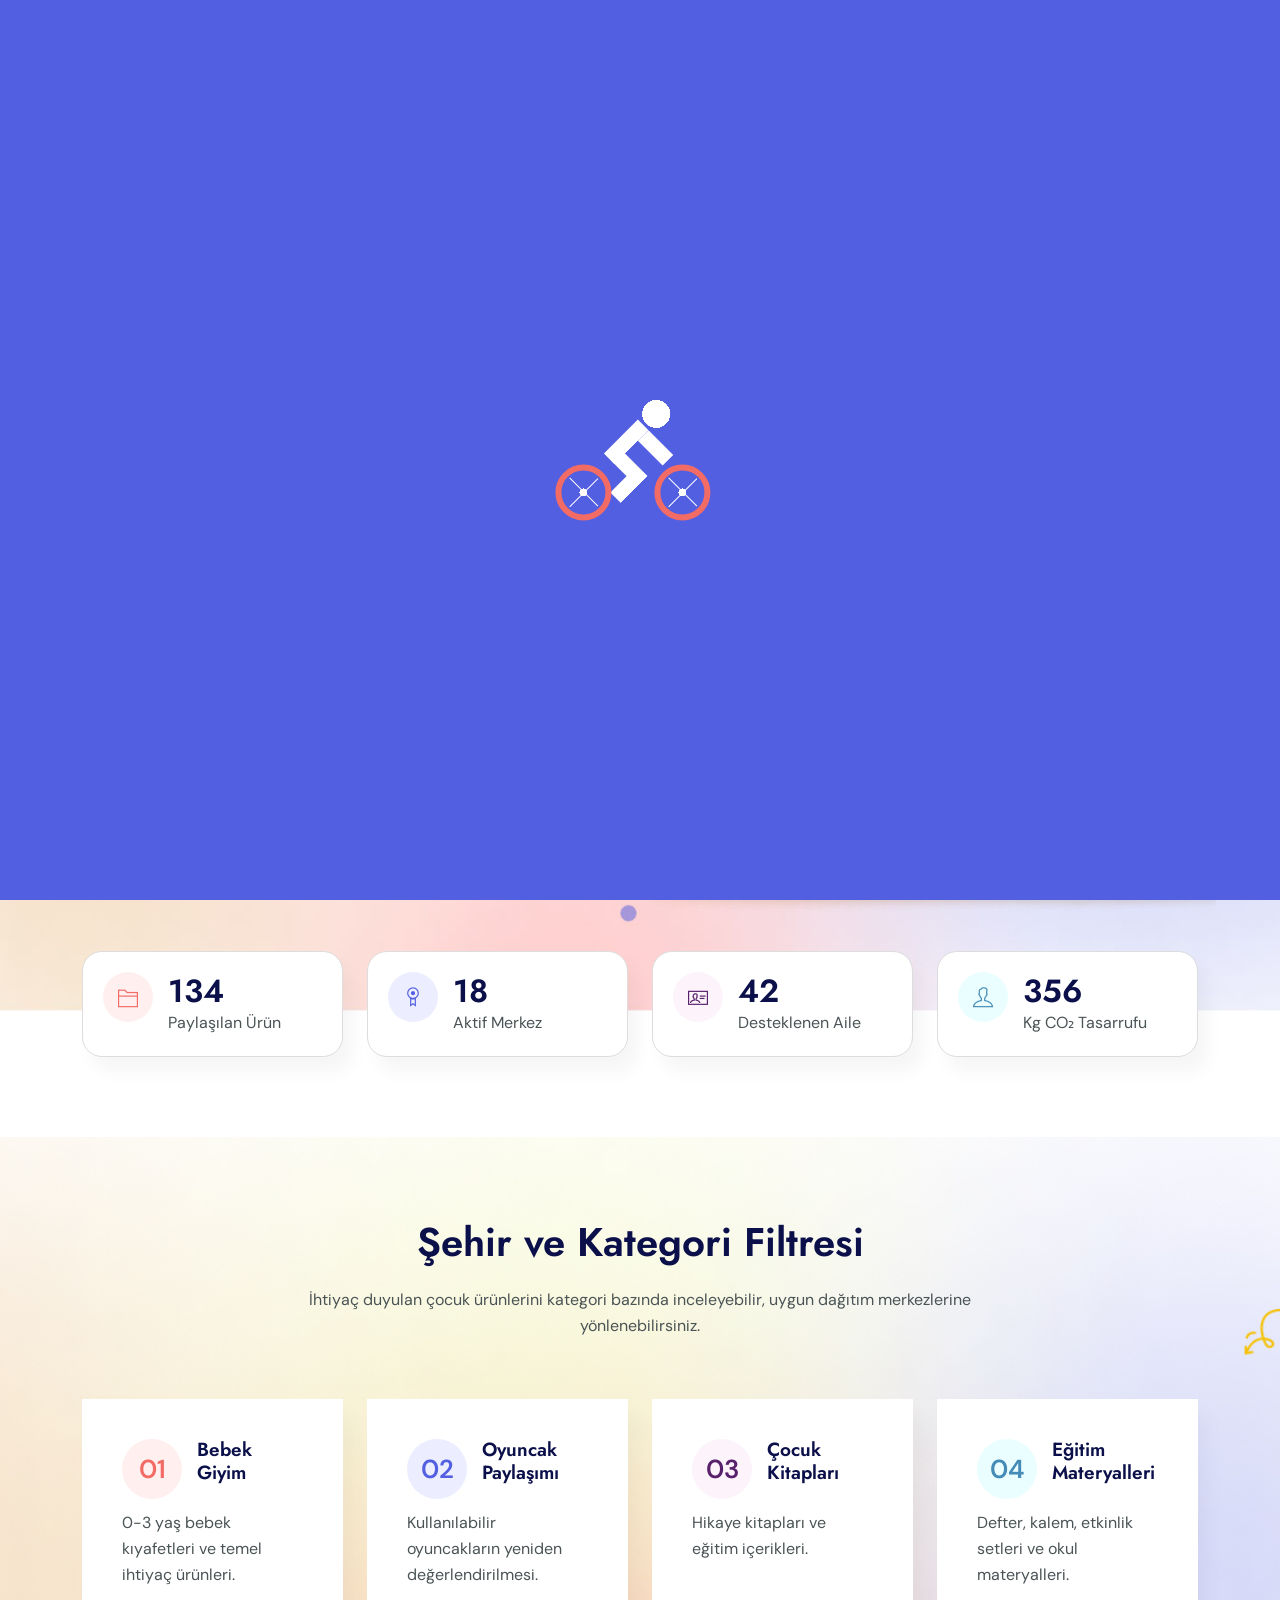
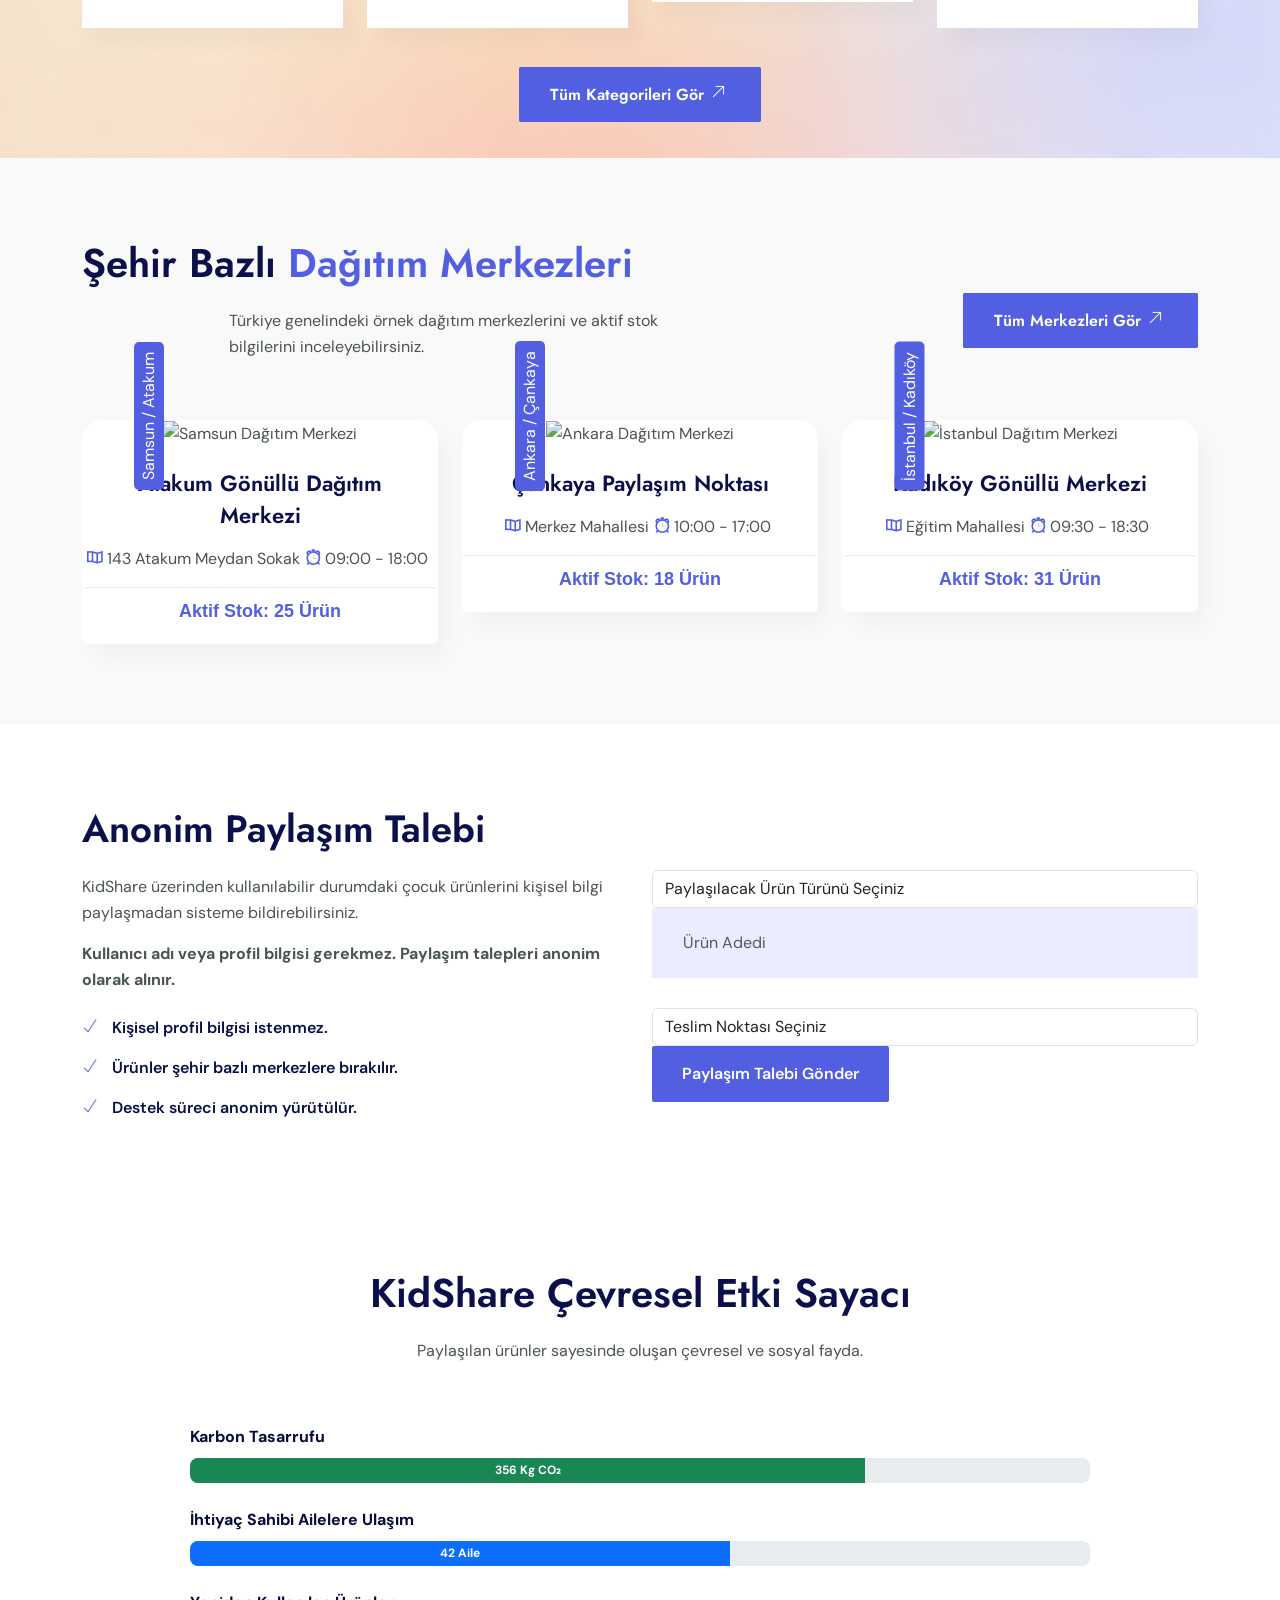
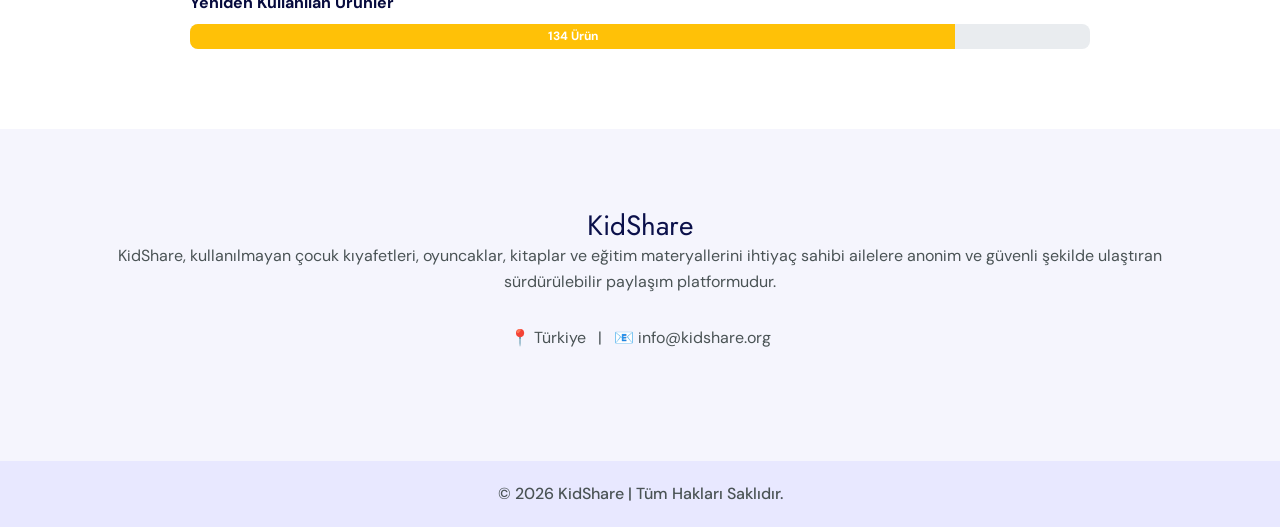
==== commit 164bf634: "dağıtım merkezleri güncellendi" ====
--- a/eduleb/index.html
+++ b/eduleb/index.html
@@ -56,11 +56,6 @@
 					</nav>
 				</div>
 
-				<div class="col-20 d-none d-xl-block text-end align-self-center">
-					<a href="blog.html" class="header-btn">Merkezler</a>
-					<a href="course_details.html" class="btn_one">Eşya Bırak</a>
-				</div>
-
 				<ul class="mobile_menu">
 					<li><a href="index.html">Ana Sayfa</a></li>
 					<li><a href="about.html">Hakkımızda</a></li>
@@ -80,32 +75,14 @@
 			<div class="row align-items-center">
 				<div class="col-lg-6 col-sm-12 col-xs-12">
 					<div class="hero-text ht_top">
-						<h1><span>KidShare</span> Çocuk Eşyaları Yeniden Değer Kazanıyor</h1>
-						<p>Çocuk kıyafetleri, oyuncaklar, kitaplar ve eğitim materyalleri şehir bazlı anonim paylaşım sistemiyle ihtiyaç sahibi ailelere ulaştırılır. Sosyal dayanışmayı güçlendiren sürdürülebilir bir paylaşım ağı.</p>
-					</div>
-        <div class="home_sb">
-	<div class="banner_subs">
-		<select class="form-control home_si">
-			<option>Şehir Seçiniz</option>
-			<option>Samsun</option>
-			<option>Ankara</option>
-			<option>İstanbul</option>
-			<option>İzmir</option>
-			<option>Bursa</option>
-			<option>Antalya</option>
-			<option>Gaziantep</option>
-			<option>Trabzon</option>
-		</select>
-
-		<a href="./blog.html"
-		   style="background:#525fe1;color:#fff;position:absolute;right:5px;top:5px;height:60px;width:25%;display:flex;align-items:center;justify-content:center;text-decoration:none;font-size:20px;">
-			Merkezleri Gör
-		</a>
-	</div>
-</div>
-					<p class="kidshare-note">📍 Şehir seçerek ilgili dağıtım merkezleri sayfasına geçebilirsiniz.</p>
-				</div>
-
+						<h1>
+<span>KidShare</span>
+Çocuklar İçin Sürdürülebilir
+Paylaşım Ağı
+</h1>
+						<p>Kullanılabilir durumdaki çocuk kıyafetleri, oyuncaklar, kitaplar ve eğitim materyalleri şehir bazlı dağıtım merkezleri aracılığıyla ihtiyaç sahibi ailelere anonim olarak ulaştırılır. KidShare, israfı azaltan ve sosyal dayanışmayı destekleyen sürdürülebilir bir paylaşım platformudur.</p>
+					</div>
+      
 				<div class="col-lg-6 col-sm-12 col-xs-12">
 					<div class="hero-text-img">
 						<img src="assets/img/kidshare.png" class="img-fluid" alt="KidShare çocuk eşyası paylaşım görseli">
@@ -153,11 +130,11 @@
 	<section class="home_course section-padding">
 		<div class="container">
 			<div class="row">
-				<div class="col-lg-8 col-sm-6 col-xs-12"><div class="section-title"><h2>Merkezi <b>Askı Noktaları</b></h2><p>Türkiye genelindeki örnek dağıtım merkezleri.</p></div></div>
+				<div class="col-lg-8 col-sm-6 col-xs-12"><div class="section-title"><h2>Şehir Bazlı <b>Dağıtım Merkezleri</b></h2><p><p>Türkiye genelindeki örnek dağıtım merkezlerini ve aktif stok bilgilerini inceleyebilirsiniz.</p></p></div></div>
 				<div class="col-lg-4 col-sm-6 col-xs-12"><div class="cour_btn"><a href="blog.html" class="btn_one">Tüm Merkezleri Gör <i class="ti-arrow-top-right"></i></a></div></div>
 			</div>
 			<div class="row">
-				<div class="col-lg-4 col-sm-6 col-xs-12"><div class="single_course"><div class="single_c_img"><img src="assets/img/course/1.png" class="img-fluid" alt="Samsun Dağıtım Merkezi"><span>Samsun / Atakum</span></div><h4><a href="blog.html">Atakum Belediye Şubesi</a></h4><p><span class="ti-map"></span> 143 Atakum Meydan Sokak</p><p><span class="ti-alarm-clock"></span> 09:00 - 18:00</p><div class="price">Aktif Stok: 25 Ürün</div></div></div>
+				<div class="col-lg-4 col-sm-6 col-xs-12"><div class="single_course"><div class="single_c_img"><img src="assets/img/course/1.png" class="img-fluid" alt="Samsun Dağıtım Merkezi"><span>Samsun / Atakum</span></div><h4><a href="blog.html">Atakum Gönüllü Dağıtım Merkezi</a></h4><p><span class="ti-map"></span> 143 Atakum Meydan Sokak</p><p><span class="ti-alarm-clock"></span> 09:00 - 18:00</p><div class="price">Aktif Stok: 25 Ürün</div></div></div>
 				<div class="col-lg-4 col-sm-6 col-xs-12"><div class="single_course"><div class="single_c_img"><img src="assets/img/course/2.png" class="img-fluid" alt="Ankara Dağıtım Merkezi"><span>Ankara / Çankaya</span></div><h4><a href="blog.html">Çankaya Paylaşım Noktası</a></h4><p><span class="ti-map"></span> Merkez Mahallesi</p><p><span class="ti-alarm-clock"></span> 10:00 - 17:00</p><div class="price">Aktif Stok: 18 Ürün</div></div></div>
 				<div class="col-lg-4 col-sm-6 col-xs-12"><div class="single_course"><div class="single_c_img"><img src="assets/img/course/3.png" class="img-fluid" alt="İstanbul Dağıtım Merkezi"><span>İstanbul / Kadıköy</span></div><h4><a href="blog.html">Kadıköy Gönüllü Merkezi</a></h4><p><span class="ti-map"></span> Eğitim Mahallesi</p><p><span class="ti-alarm-clock"></span> 09:30 - 18:30</p><div class="price">Aktif Stok: 31 Ürün</div></div></div>
 			</div>
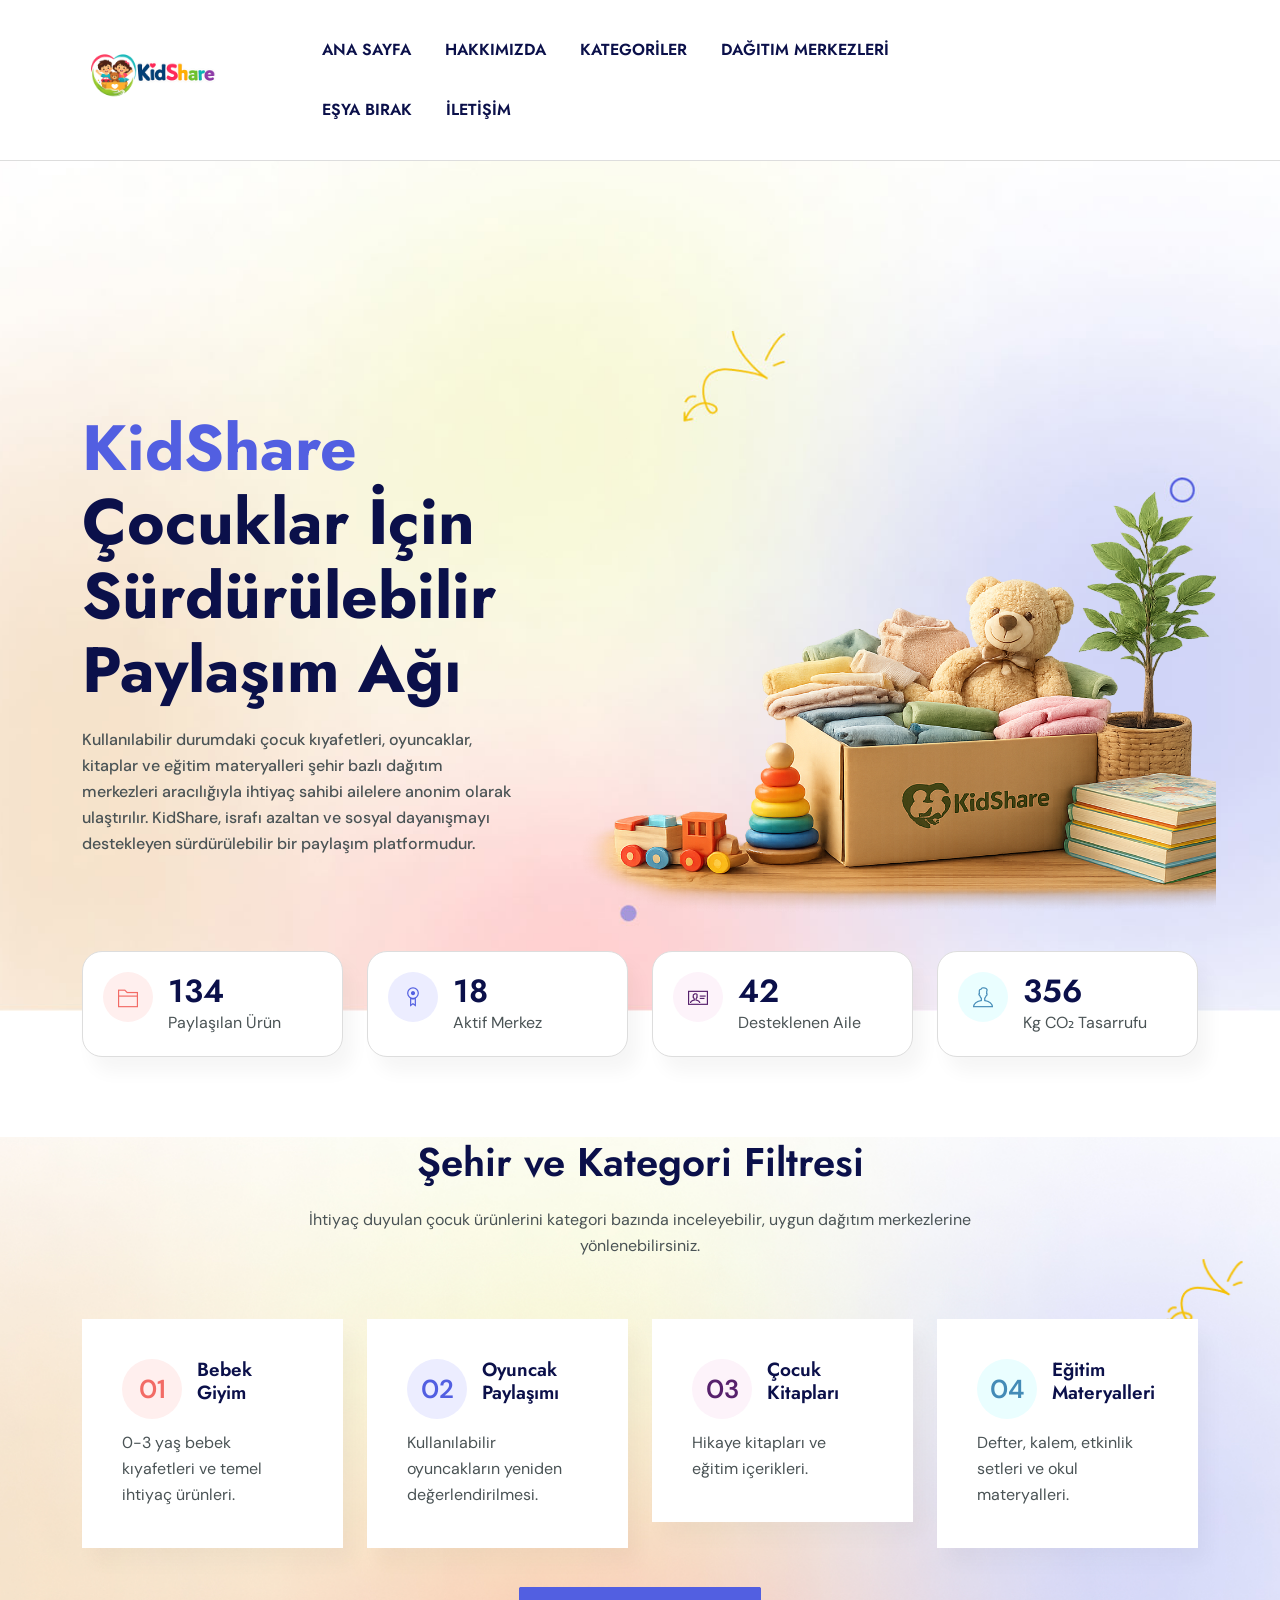
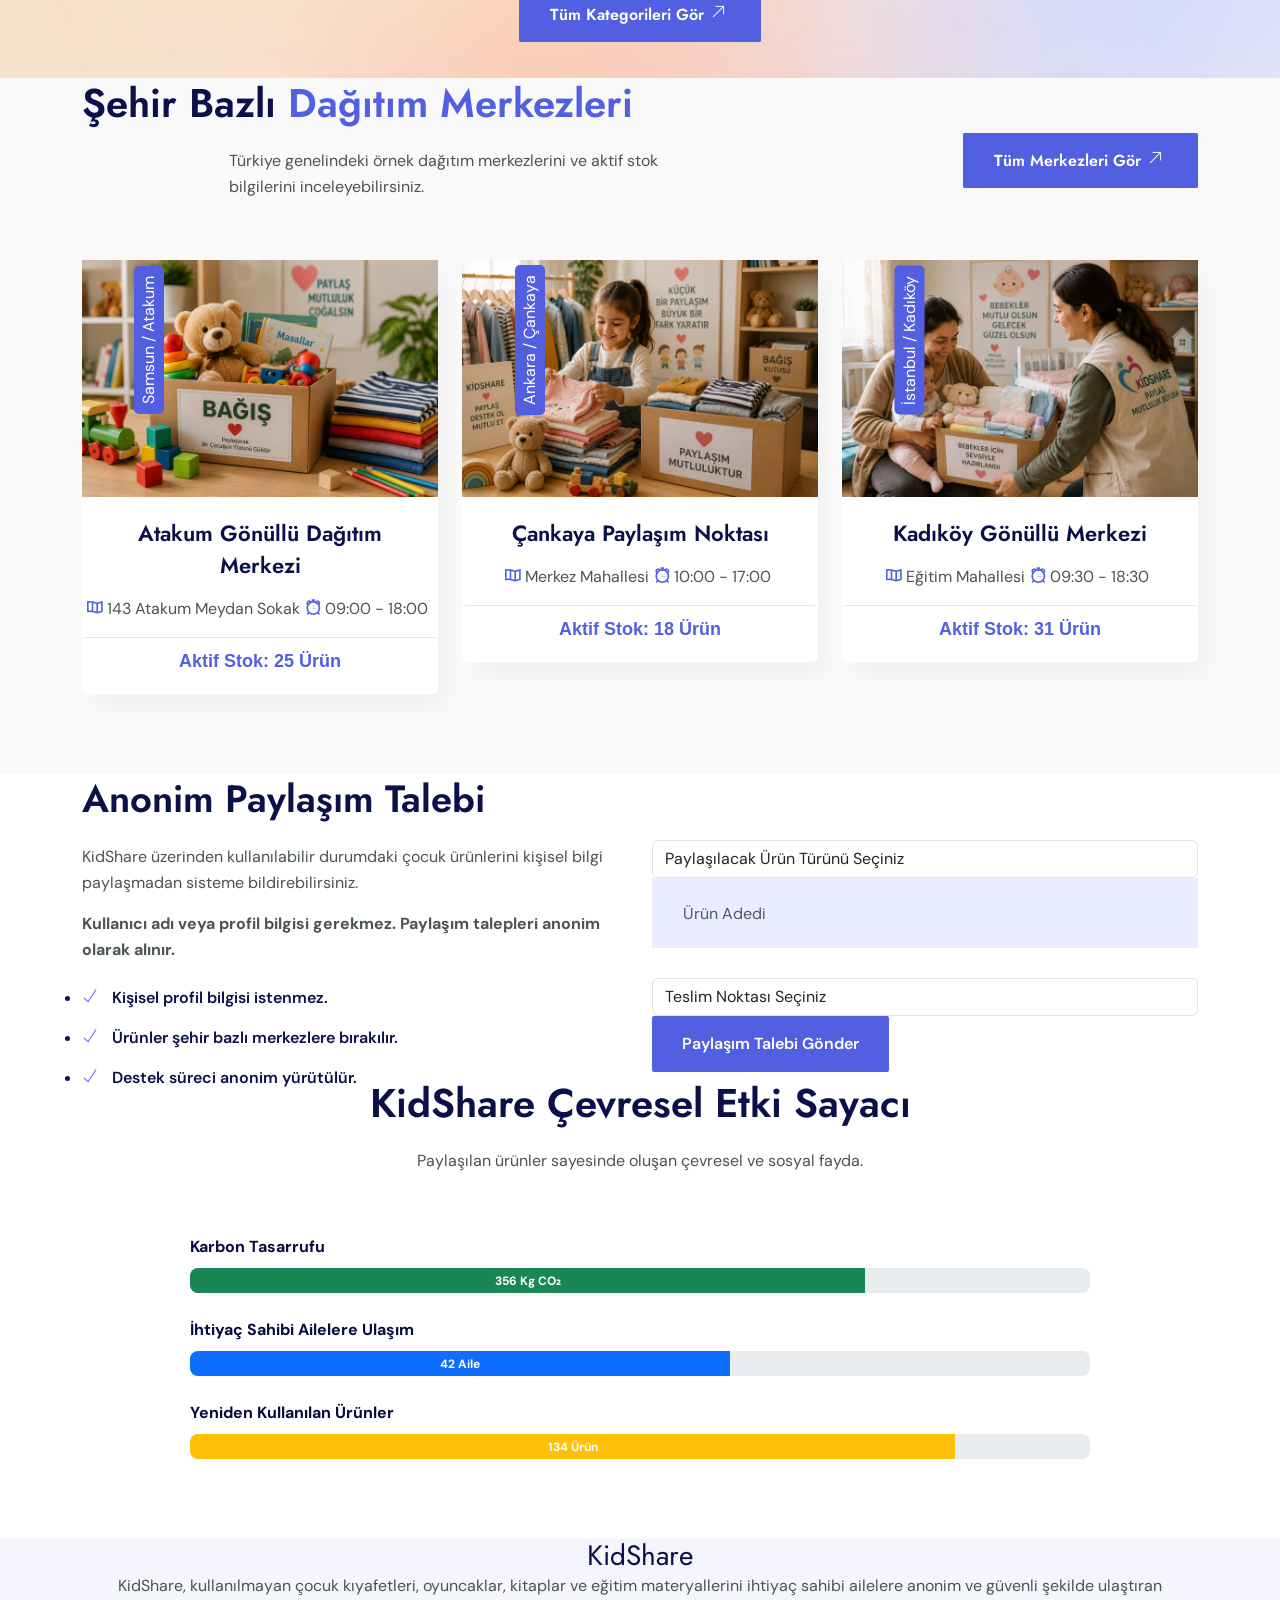
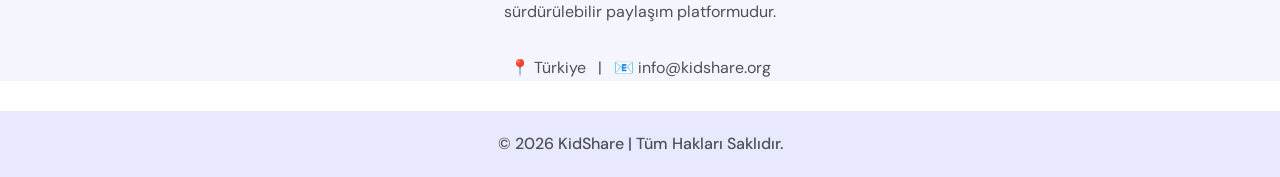
==== commit cefd1e88: "KidShare projesi tamamlandı: Eduleb Bootstrap şablonu çocuk ürünleri paylaşım platformuna uyarlandı," ====
--- a/eduleb/index.html
+++ b/eduleb/index.html
@@ -31,8 +31,7 @@
 
 <body data-spy="scroll" data-offset="80">
 
-	<div class="preloaders"><span class="loader"></span></div>
-
+	
 	<!-- START NAVBAR -->
 	<div id="navigation" class="navbar-light bg-faded site-navigation">
 		<div class="container-fluid">
--- a/eduleb/assets/css/style.css
+++ b/eduleb/assets/css/style.css
@@ -91,68 +91,7 @@
     margin: 0 auto;
     padding: 0;
 }
-/*START PRELOADER DESIGN*/
-.preloaders {
-  position: fixed;
-  top: 50%;
-  left: 50%;
-  width: 100%;
-  height: 100%;
-  display: flex;
-  align-items: center;
-  justify-content: center;
-  z-index: 99999;
-  transform: translate(-50%, -50%);
-  background: #525fe1;
-}
-.loader {
-  width: 106px;
-  height: 56px;
-  display: block;
-  margin: 30px auto;
-  background-image: linear-gradient(#FFF 50px, transparent 0), linear-gradient(#FFF 50px, transparent 0), linear-gradient(#FFF 50px, transparent 0), linear-gradient(#FFF 50px, transparent 0), radial-gradient(circle 14px, #FFF 100%, transparent 0);
-  background-size: 48px 15px , 15px 35px, 15px 35px, 25px 15px, 28px 28px;
-  background-position: 25px 5px, 58px 20px, 25px 17px, 2px 37px, 76px 0px;
-  background-repeat: no-repeat;
-  position: relative;
-  transform: rotate(-45deg);
-  box-sizing: border-box;
-}
-.loader::after,
-.loader::before {
-  content: '';  
-  position: absolute;
-  width: 56px;
-  height: 56px;
-  border: 6px solid #f26b65;
-  border-radius: 50%;
-  left: -45px;
-  top: -10px;
-  background-repeat: no-repeat;
-  background-image: linear-gradient(#FFF 64px, transparent 0), linear-gradient(#FFF 66px, transparent 0), radial-gradient(circle 4px, #FFF 100%, transparent 0);
-  background-size: 40px 1px , 1px 40px, 8px 8px;
-  background-position: center center;
-  box-sizing: border-box;
-  animation: rotation 0.3s linear infinite;
-}
-.loader::before {
-  left: 25px;
-  top: 60px;
-}
-
-@keyframes rotation {
-  0% {
-    transform: rotate(0deg);
-  }
-  100% {
-    transform: rotate(360deg);
-  }
-} 
-ul{list-style:none;}
-/*END PRELOADER DESIGN*/
-.no-padding { padding: 0 }
-/*END PRELOADER DESIGN*/
-.section-padding {padding:80px 0;}
+
 /*START SECTION TITLE DESIGN*/
 .section-title{margin-bottom:60px;}
 .section-title h2 {
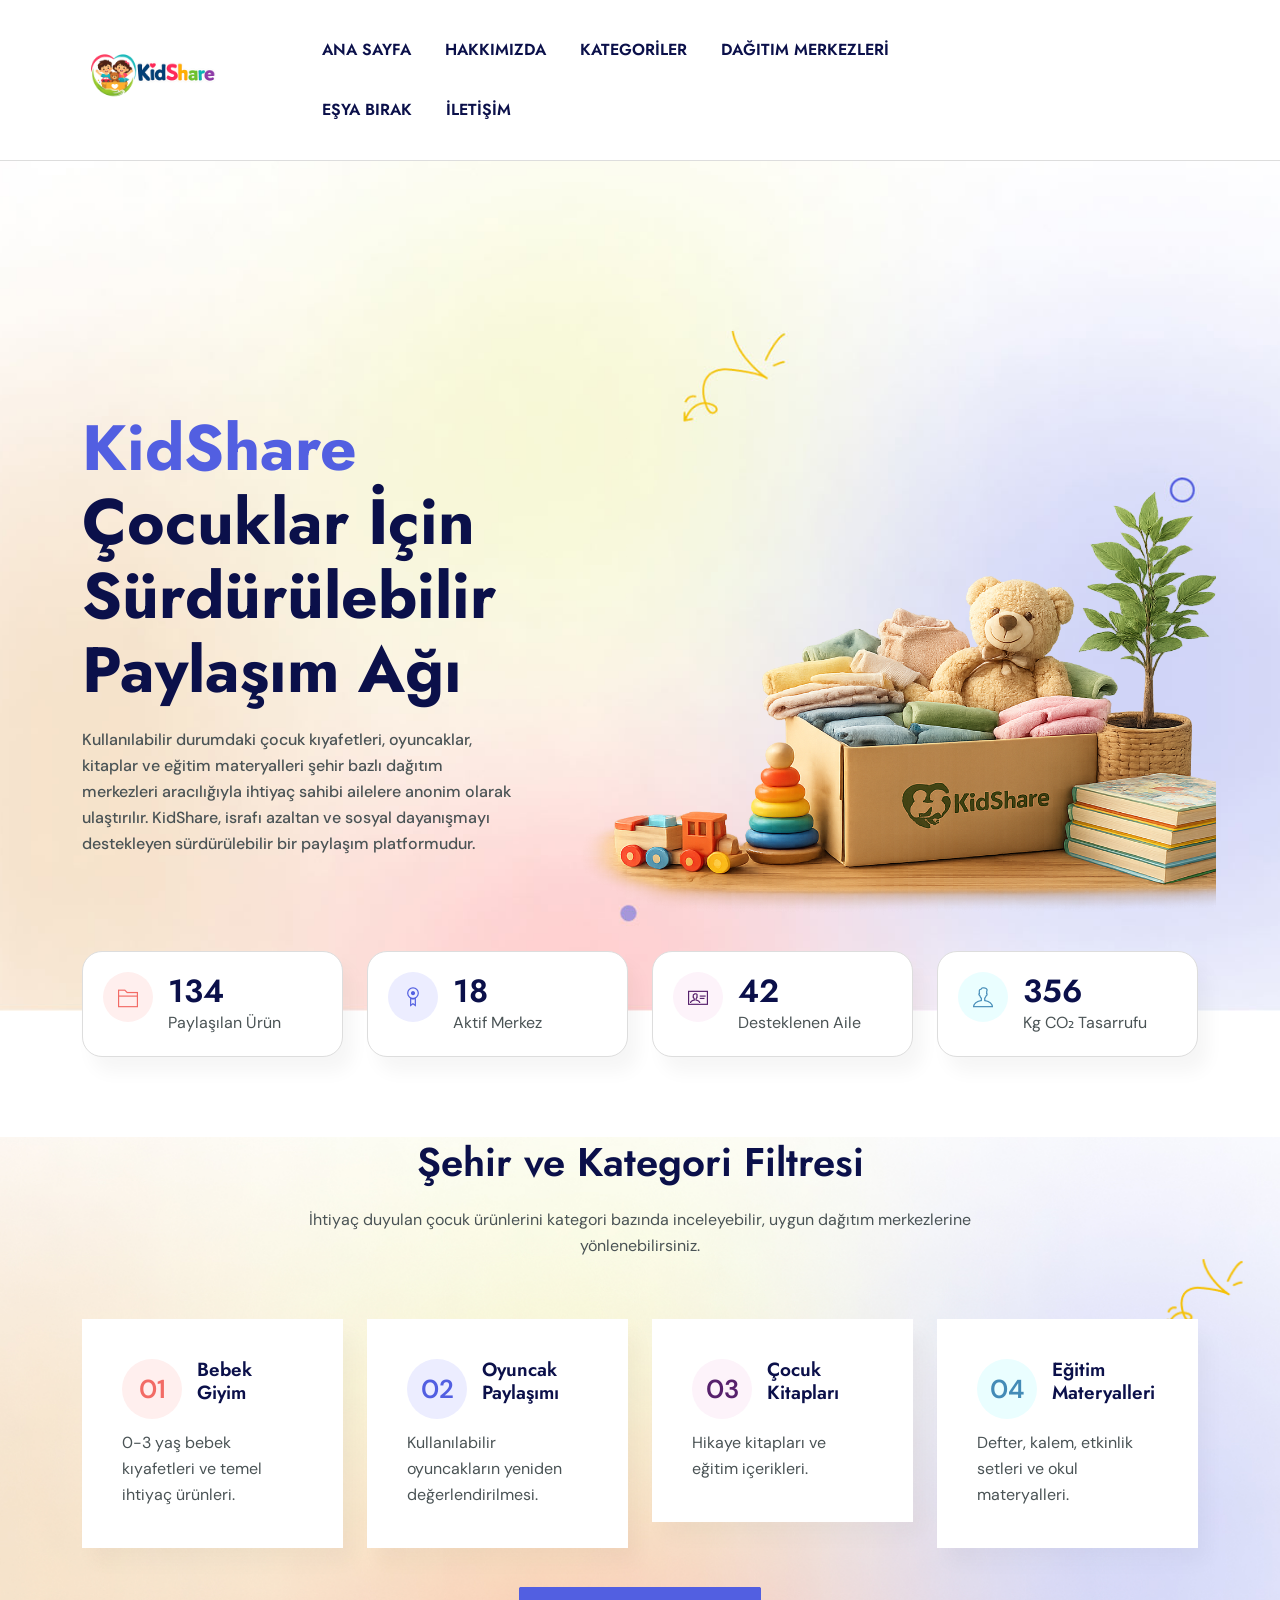
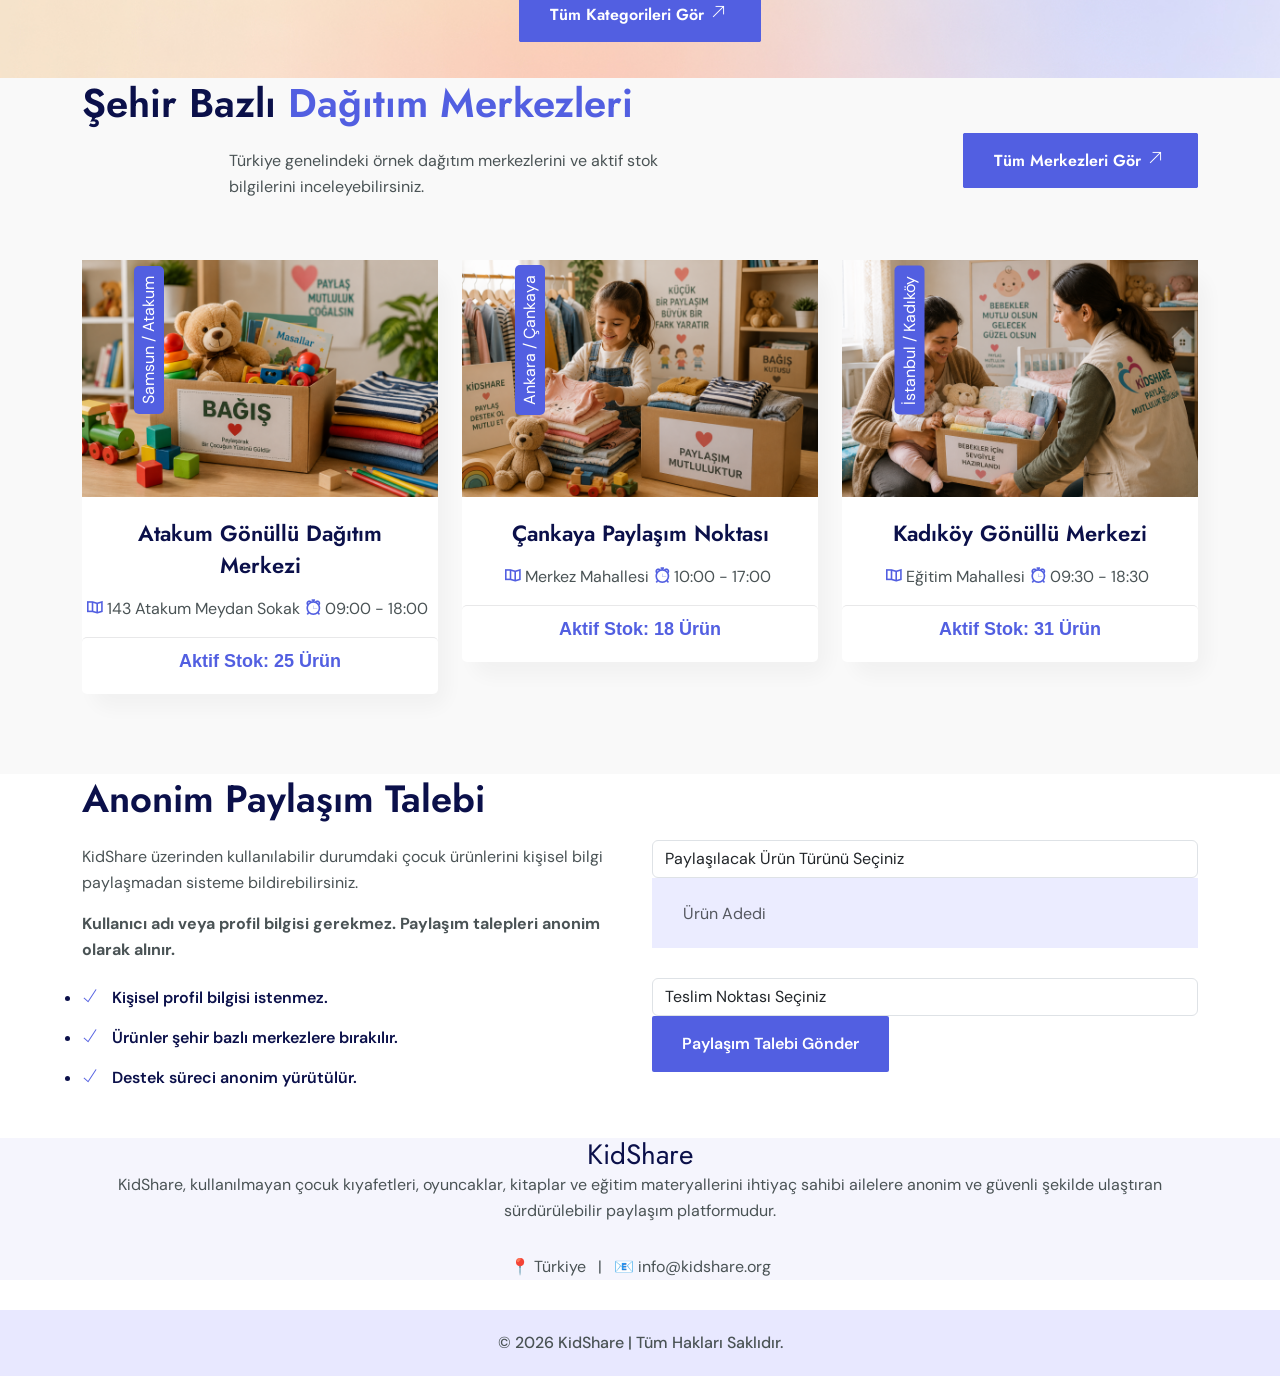
==== commit cb3d5e69: "sayfa bozulmaları düzeltildi" ====
--- a/eduleb/index.html
+++ b/eduleb/index.html
@@ -171,18 +171,6 @@
 	</section>
 	<!-- END DONATE FORM -->
 
-	<!-- START ECO COUNTER -->
-	<section class="count_area section-padding">
-		<div class="container">
-			<div class="section-title text-center"><h2>KidShare Çevresel Etki Sayacı</h2><p>Paylaşılan ürünler sayesinde oluşan çevresel ve sosyal fayda.</p></div>
-			<div class="kidshare-progress-wrap">
-				<div class="kidshare-progress-label">Karbon Tasarrufu</div><div class="progress mb-4" style="height:25px;"><div class="progress-bar bg-success" role="progressbar" style="width:75%;">356 Kg CO₂</div></div>
-				<div class="kidshare-progress-label">İhtiyaç Sahibi Ailelere Ulaşım</div><div class="progress mb-4" style="height:25px;"><div class="progress-bar bg-primary" role="progressbar" style="width:60%;">42 Aile</div></div>
-				<div class="kidshare-progress-label">Yeniden Kullanılan Ürünler</div><div class="progress" style="height:25px;"><div class="progress-bar bg-warning" role="progressbar" style="width:85%;">134 Ürün</div></div>
-			</div>
-		</div>
-	</section>
-	<!-- END ECO COUNTER -->
 
 	<!-- START FOOTER -->
 	<div class="footer section-padding">
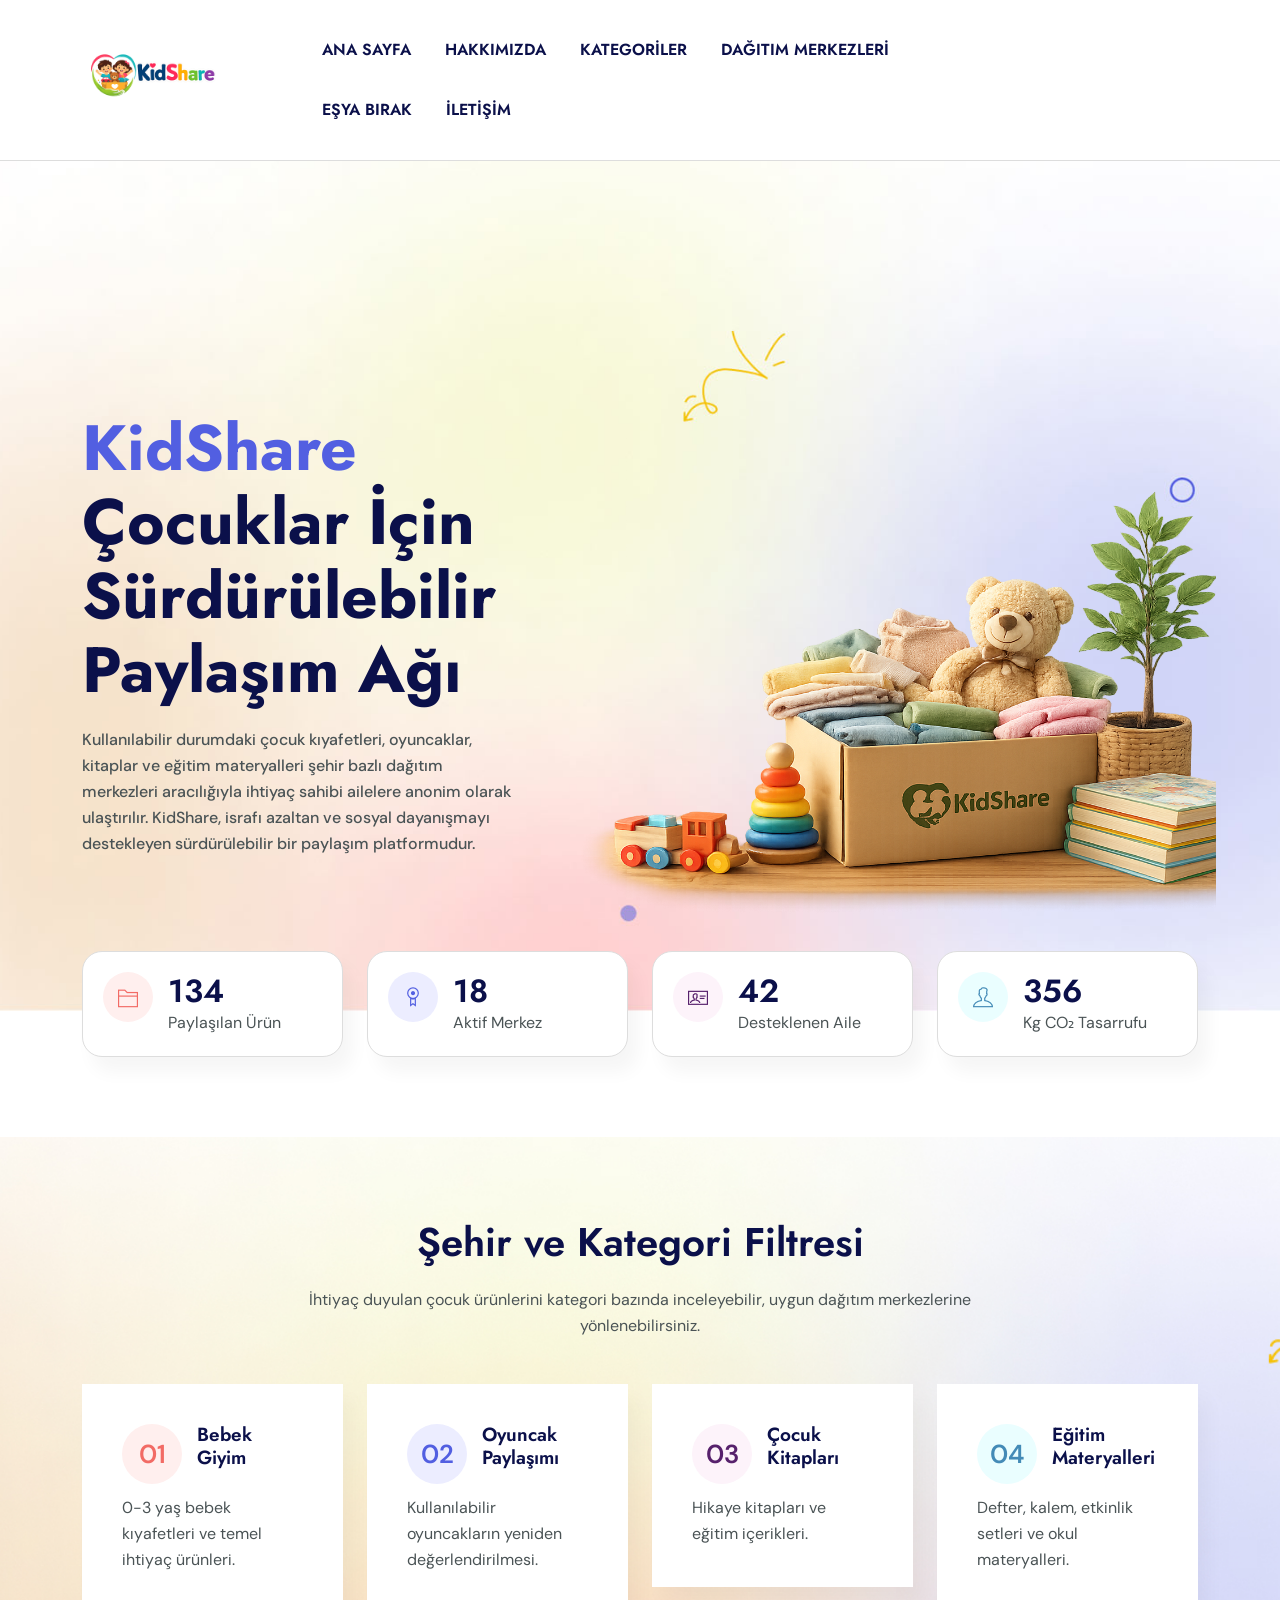
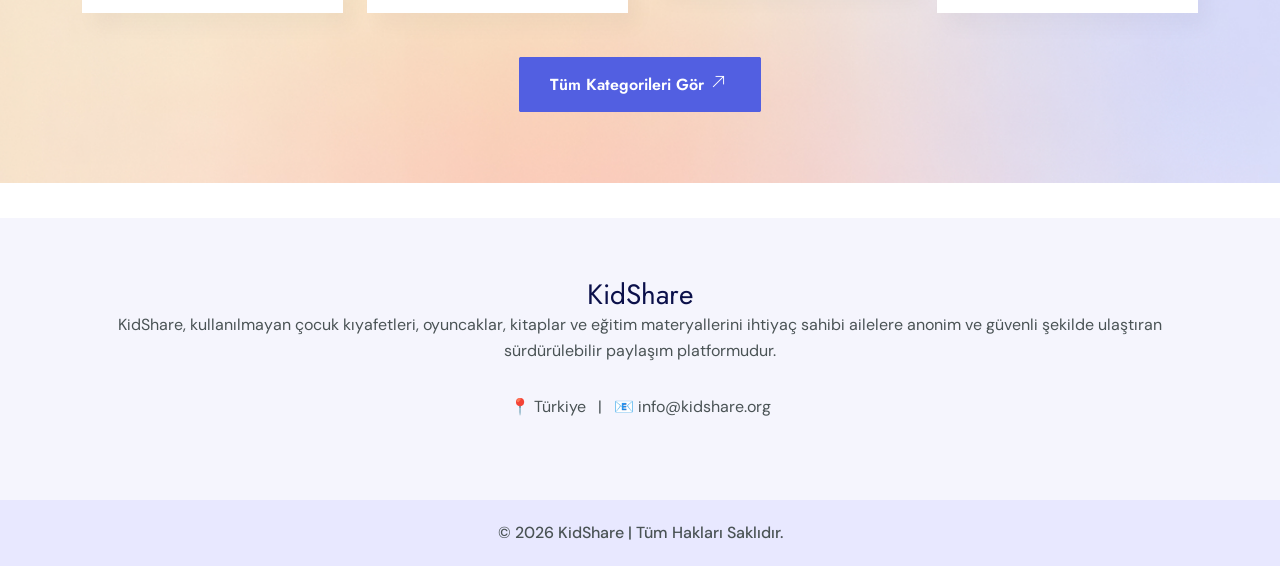
==== commit 506310fb: "son kontroller yapıldı" ====
--- a/eduleb/index.html
+++ b/eduleb/index.html
@@ -124,54 +124,7 @@
 		</div>
 	</section>
 	<!-- END CATEGORY FILTER -->
-
-	<!-- START DISTRIBUTION CENTERS PREVIEW -->
-	<section class="home_course section-padding">
-		<div class="container">
-			<div class="row">
-				<div class="col-lg-8 col-sm-6 col-xs-12"><div class="section-title"><h2>Şehir Bazlı <b>Dağıtım Merkezleri</b></h2><p><p>Türkiye genelindeki örnek dağıtım merkezlerini ve aktif stok bilgilerini inceleyebilirsiniz.</p></p></div></div>
-				<div class="col-lg-4 col-sm-6 col-xs-12"><div class="cour_btn"><a href="blog.html" class="btn_one">Tüm Merkezleri Gör <i class="ti-arrow-top-right"></i></a></div></div>
-			</div>
-			<div class="row">
-				<div class="col-lg-4 col-sm-6 col-xs-12"><div class="single_course"><div class="single_c_img"><img src="assets/img/course/1.png" class="img-fluid" alt="Samsun Dağıtım Merkezi"><span>Samsun / Atakum</span></div><h4><a href="blog.html">Atakum Gönüllü Dağıtım Merkezi</a></h4><p><span class="ti-map"></span> 143 Atakum Meydan Sokak</p><p><span class="ti-alarm-clock"></span> 09:00 - 18:00</p><div class="price">Aktif Stok: 25 Ürün</div></div></div>
-				<div class="col-lg-4 col-sm-6 col-xs-12"><div class="single_course"><div class="single_c_img"><img src="assets/img/course/2.png" class="img-fluid" alt="Ankara Dağıtım Merkezi"><span>Ankara / Çankaya</span></div><h4><a href="blog.html">Çankaya Paylaşım Noktası</a></h4><p><span class="ti-map"></span> Merkez Mahallesi</p><p><span class="ti-alarm-clock"></span> 10:00 - 17:00</p><div class="price">Aktif Stok: 18 Ürün</div></div></div>
-				<div class="col-lg-4 col-sm-6 col-xs-12"><div class="single_course"><div class="single_c_img"><img src="assets/img/course/3.png" class="img-fluid" alt="İstanbul Dağıtım Merkezi"><span>İstanbul / Kadıköy</span></div><h4><a href="blog.html">Kadıköy Gönüllü Merkezi</a></h4><p><span class="ti-map"></span> Eğitim Mahallesi</p><p><span class="ti-alarm-clock"></span> 09:30 - 18:30</p><div class="price">Aktif Stok: 31 Ürün</div></div></div>
-			</div>
-		</div>
-	</section>
-	<!-- END DISTRIBUTION CENTERS PREVIEW -->
-
-	<!-- START DONATE FORM -->
-	<section class="ab_area section-padding">
-		<div class="container">
-			<div class="row align-items-center">
-				<div class="col-lg-6 col-sm-12 col-xs-12">
-					<div class="ab_content">
-						<h2>Anonim Paylaşım Talebi</h2>
-						<p>KidShare üzerinden kullanılabilir durumdaki çocuk ürünlerini kişisel bilgi paylaşmadan sisteme bildirebilirsiniz.</p>
-						<p><b>Kullanıcı adı veya profil bilgisi gerekmez. Paylaşım talepleri anonim olarak alınır.</b></p>
-						<ul>
-							<li><span class="ti-check"></span> Kişisel profil bilgisi istenmez.</li>
-							<li><span class="ti-check"></span> Ürünler şehir bazlı merkezlere bırakılır.</li>
-							<li><span class="ti-check"></span> Destek süreci anonim yürütülür.</li>
-						</ul>
-					</div>
-				</div>
-
-				<div class="col-lg-6 col-sm-12 col-xs-12">
-					<form action="#" class="contact">
-						<div class="form-group"><select class="form-control" id="urunSec"><option>Paylaşılacak Ürün Türünü Seçiniz</option><option>Bebek Giyim</option><option>Çocuk Kıyafeti</option><option>Oyuncak</option><option>Kitap</option><option>Eğitim Materyali</option><option>Ayakkabı</option></select></div>
-						<div class="form-group"><input type="number" class="form-control" placeholder="Ürün Adedi"></div>
-						<div class="form-group"><select class="form-control"><option>Teslim Noktası Seçiniz</option><option>Samsun / Atakum Belediye Şubesi</option><option>Ankara / Çankaya Paylaşım Noktası</option><option>İstanbul / Kadıköy Gönüllü Merkezi</option></select></div>
-						<button type="button" class="btn_one" onclick="kidshareBildirimGonder()">Paylaşım Talebi Gönder</button>
-					</form>
-				</div>
-			</div>
-		</div>
-	</section>
-	<!-- END DONATE FORM -->
-
-
+   
 	<!-- START FOOTER -->
 	<div class="footer section-padding">
 		<div class="container">
--- a/eduleb/assets/css/style.css
+++ b/eduleb/assets/css/style.css
@@ -2742,3 +2742,99 @@
 * 18.END SECTION TOP DESIGN
 * ----------------------------------------------------------------------------------------
 */
+
+
+/* =========================================================
+   KidShare spacing fixes
+   Bölümler arası boşlukları dengeler.
+   ========================================================= */
+
+.section-padding {
+	padding-top: 80px !important;
+	padding-bottom: 80px !important;
+}
+
+/* Sayfa üst başlık alanı */
+.section-top {
+	padding-top: 130px !important;
+	padding-bottom: 80px !important;
+}
+
+/* Ana içerik bölümleri */
+.top_cat__area.section-padding,
+.home_course.section-padding,
+.ab_area.section-padding,
+.blog_area.section-padding {
+	padding-top: 80px !important;
+	padding-bottom: 85px !important;
+}
+
+/* İletişim sayfası */
+.address_area.section-padding {
+	padding-top: 65px !important;
+	padding-bottom: 45px !important;
+}
+
+.contact_area.section-padding {
+	padding-top: 55px !important;
+	padding-bottom: 80px !important;
+}
+
+/* Başlık ve kart aralıkları */
+.section-title {
+	margin-bottom: 45px !important;
+}
+
+.single_tp,
+.single_course,
+.single_blog {
+	margin-bottom: 35px !important;
+}
+
+/* Footer yalnızca önceki bölümden biraz ayrı dursun */
+.footer.section-padding {
+	margin-top: 35px !important;
+	padding-top: 60px !important;
+	padding-bottom: 50px !important;
+}
+
+/* Mobilde aşırı boşluk oluşmasın */
+@media only screen and (max-width: 768px) {
+	.section-padding {
+		padding-top: 60px !important;
+		padding-bottom: 60px !important;
+	}
+
+	.section-top {
+		padding-top: 110px !important;
+		padding-bottom: 60px !important;
+	}
+
+	.footer.section-padding {
+		margin-top: 25px !important;
+	}
+}
+@media only screen and (max-width: 768px) {
+	.cat_list ul {
+		text-align: left;
+	}
+
+	.cat_list li {
+		width: 100%;
+		margin: 0 0 15px 0;
+		display: flex;
+	}
+
+	.cat_list ul li a {
+		width: 100%;
+		justify-content: flex-start;
+	}
+
+	.single_tp {
+		margin-bottom: 25px;
+	}
+
+	.top_cat__area {
+		padding-bottom: 40px;
+	}
+}
